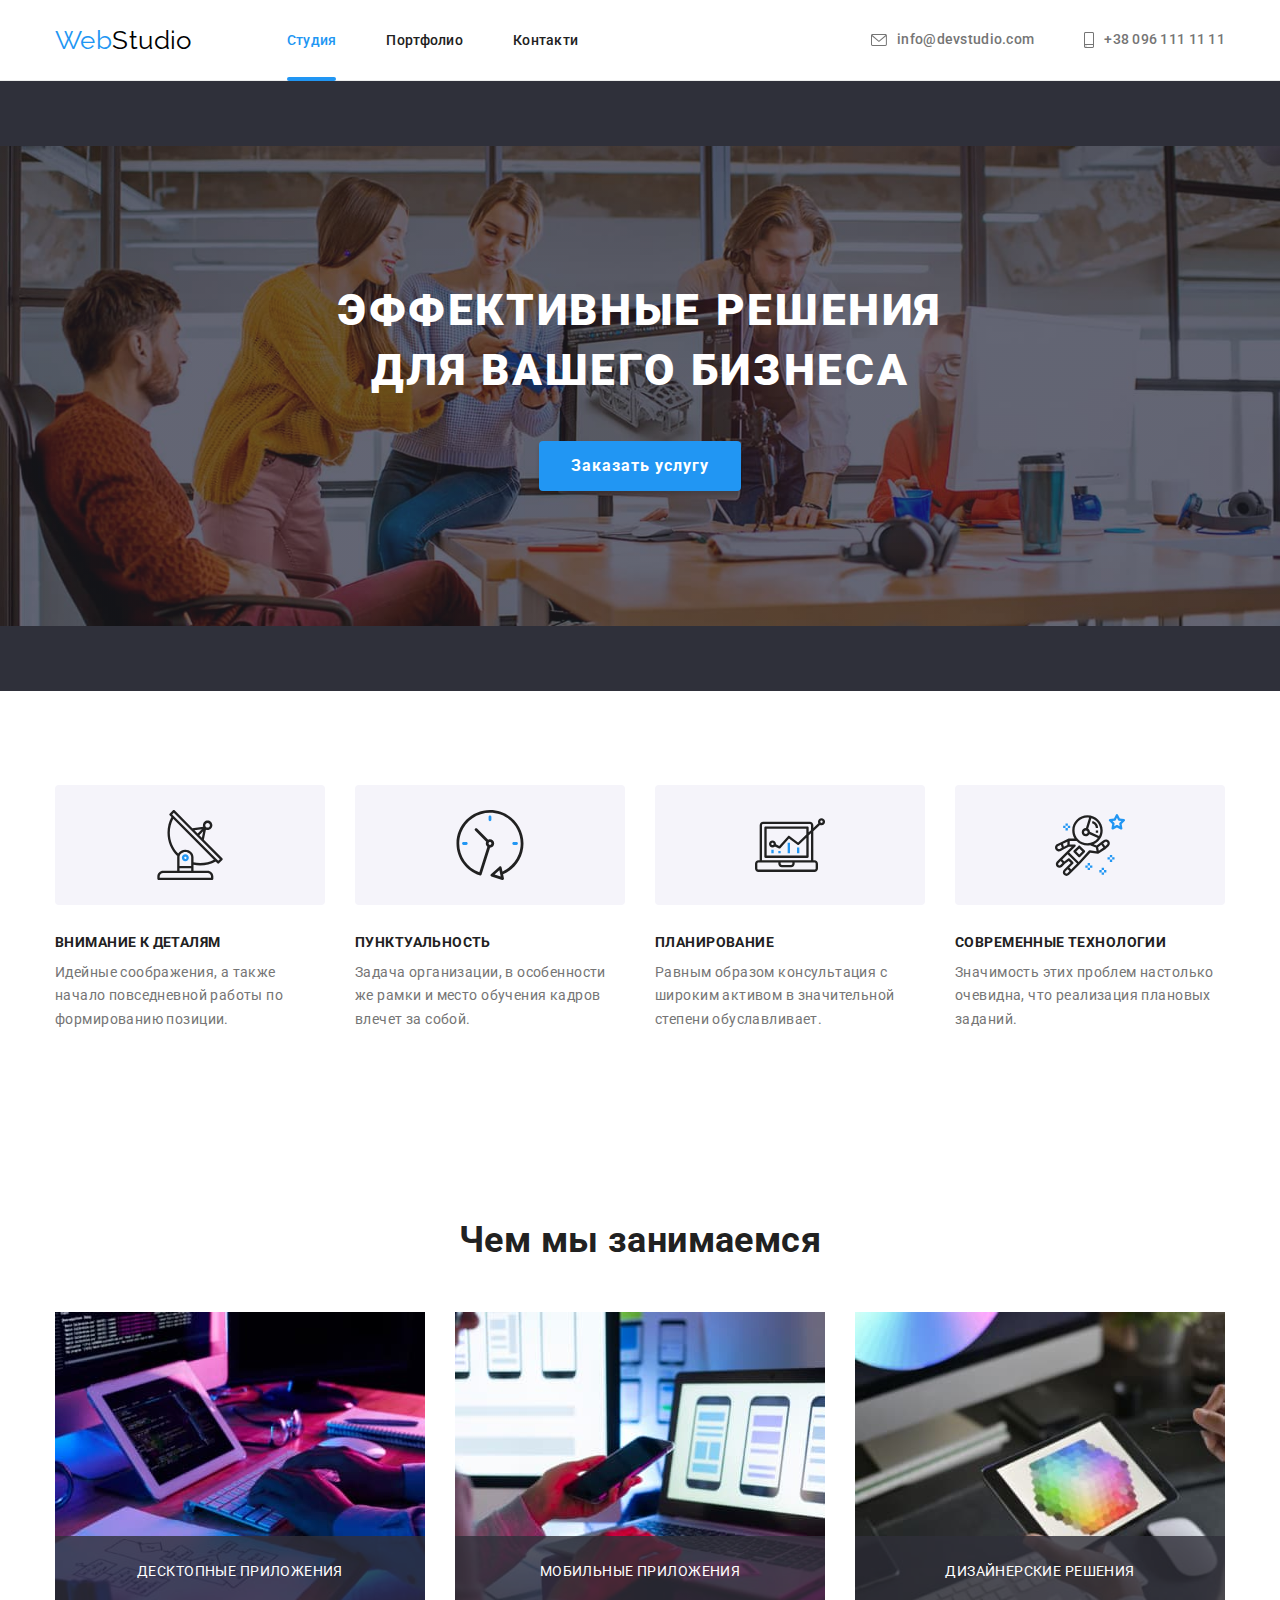
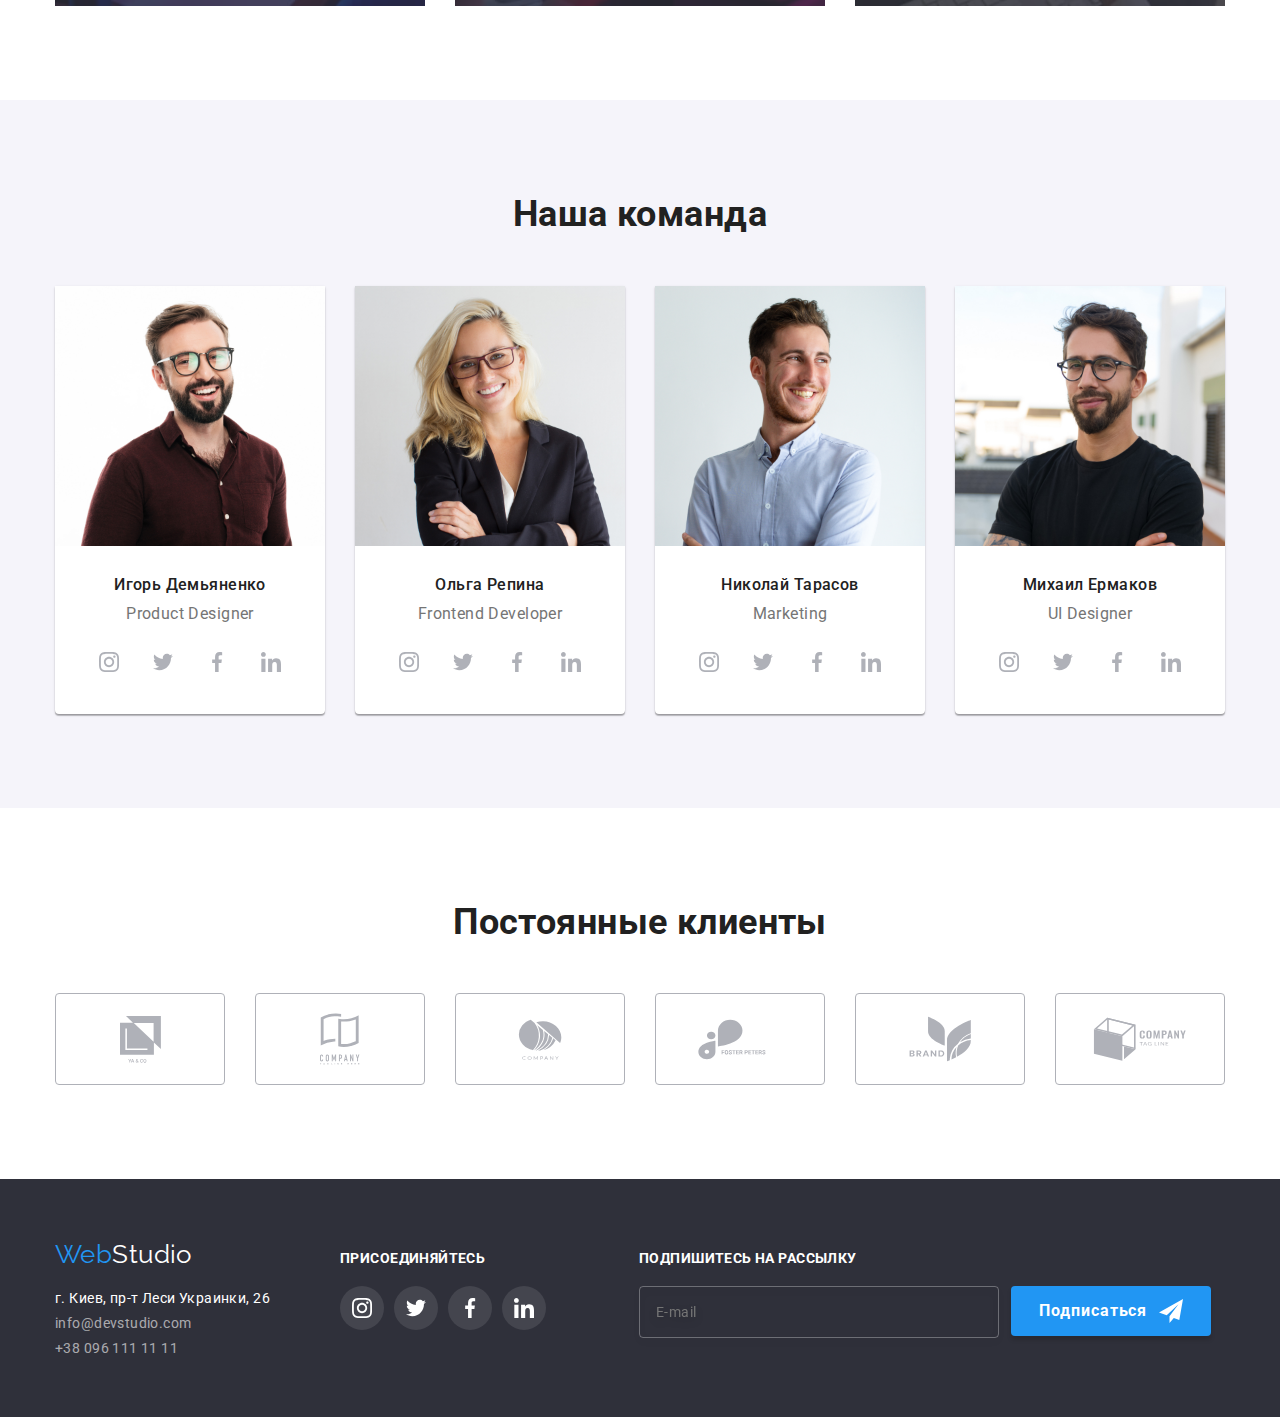
==== index.html @ 6645a098 "Add files via upload" ====
<!DOCTYPE html>
<html lang="ru">

<head>
  <meta charset="utf-8" />
  <title>WebStudio</title>
  <!--Линки -->
  <link rel="preconnect" href="https://fonts.googleapis.com">
  <link rel="preconnect" href="https://fonts.gstatic.com" crossorigin>
  <link href="https://fonts.googleapis.com/css2?family=Raleway:wght@700&family=Roboto:wght@400;500;700;900&display=swap"
    rel="stylesheet">
  <link rel="stylesheet" href="https://cdnjs.cloudflare.com/ajax/libs/modern-normalize/1.1.0/modern-normalize.min.css">
  <link rel="stylesheet" href="./css/styles.css" type="text/css">
</head>
<!-- Боди -->

<body>
  <header class="header">
    <div class="container">
      <nav class="styless-nav main-nav">
        <a href="./index.html" class="logo-start">Web<span class="logo-end">Studio</span></a>
        <ul class="style-list">
          <li class="style-item"><a class="nav-link  acctive_nav_link" href="./index.html">Студия</a></li>
          <li class="style-item"><a class="nav-link" href="./portfolio.html">Портфолио</a></li>
          <li class="style-item"><a class="nav-link" href="">Контакти</a></li>
        </ul>
        <ul class="auth-nav list">
          <li class="style-item"><a class="contact-link" href="mailto:info@devstudio.com">
              <svg class="logo_mail" width="16px" height="12px">
                <use href="./images/sprite.svg#icon-envelope"></use>
              </svg> info@devstudio.com</a>
          </li>
          <li class="style-item"><a class="contact-link" href="tel:+380961111111">
              <svg class="logo_phone" width="16px" height="12px">
                <use href="./images/sprite.svg#icon-smartphone"></use>
              </svg> +38 096 111 11 11</a>
          </li>
        </ul>
      </nav>
    </div>
  </header>
  <main>
    <!-- Шапка с кнопкой -->
    <section class="section-order overlay">
      <div class="container">
        <h1 class="hero-title">Эффективные решения для вашего бизнеса</h1>
        <button type="button" class="hero-btn" data-modal-open>Заказать услугу</button>
      </div>
    </section>
    <!--/* Особенности -->
    <section class="section">
      <div class="container ">
        <h2 class="visually-hidden">ААААА</h2>
        <ul class="peculiarities-list">
          <li class="peculiarities-item">
            <div class="bg-logo">
              <svg class="logo-antena" width="70" height="70">
                <use href="./images/sprite.svg#icon-antenna_1"></use>
              </svg>
            </div>
            <h3 class="peculiarities-title">Внимание к деталям</h3>
            <p class="peculiarities-text">Идейные соображения, а также начало повседневной работы по формированию
              позиции.
            </p>
          </li>
          <li class="peculiarities-item">
            <div class="bg-logo">
              <svg class="logo-antena" width="70" height="70">
                <use href="./images/sprite.svg#icon-clock_1"></use>
              </svg>
            </div>
            <h3 class="peculiarities-title">Пунктуальность</h3>
            <p class="peculiarities-text">Задача организации, в особенности же рамки и место обучения кадров
              влечет за собой.
            </p>
          </li>
          <li class="peculiarities-item">
            <div class="bg-logo">
              <svg class="logo-antena" width="70" height="70">
                <use href="./images/sprite.svg#icon-diagram_1"></use>
              </svg>
            </div>
            <h3 class="peculiarities-title">Планирование</h3>
            <p class="peculiarities-text">Равным образом консультация с широким активом в значительной степени
              обуславливает.
            </p>
          </li>
          <li class="peculiarities-item">
            <div class="bg-logo">
              <svg class="logo-antena" width="70" height="70">
                <use href="./images/sprite.svg#icon-astronaut_1"></use>
              </svg>
            </div>
            <h3 class="peculiarities-title">Современные технологии</h3>
            <p class="peculiarities-text">Значимость этих проблем настолько очевидна, что реализация плановых
              заданий.
            </p>
          </li>

        </ul>

      </div>

    </section>
    <!-- Чем мы занимаемся -->
    <section class="section">
      <div class="container">
        <h2 class="section-titel">Чем мы занимаемся</h2>
        <ul class="style-work-list">
          <li class="work-item">
            <img src="./images/section2/image-programer-working.jpg" alt="image-programer-working" width="370"
              class="photo" />
              <p class="work-text">Десктопные приложения</p>
            </li>
          <li class="work-item"><img src="./images/section2/web-ui-designers-are-developing.jpg"
              alt="web-ui-designers-are-developing" width="370" class="photo" />
              <p class="work-text">Мобильные приложения</p>
          </li>
          <li class="work-item"><img src="./images/section2/creative-artist-web-design.jpg"
              alt="creative-artist-web-design" width="370" class="photo" />
              <p class="work-text">Дизайнерские решения</p>
          </li>
        </ul>
      </div>
    </section>
    <!-- Наша команда -->
    <section class="section team">
      <div class="container">
        <h2 class="section-titel">Наша команда</h2>
        <ul class="team-list">
          <li class="team-item">
            <img src="./images/section3/img-03.jpg" alt="Игорь Демьяненко" width="270" class="personal" />
            <h3 class="name-team">Игорь Демьяненко</h3>
            <p class="position-team">Product Designer</p>
            <ul class="social-list">
              <li class="social-item">
                <a href="#" rel="noopener noreferrer" target="_blank" class="social-link">
                  <svg class="social-logo" width="20px" height="20px">
                    <use href="./images/sprite.svg#icon-instagram"></use>
                  </svg>
                </a>
              </li>
              <li class="social-item">
                <a href="#" rel="noopener noreferrer" target="_blank" class="social-link">
                  <svg class="social-logo" width="20px" height="20px">
                    <use href="./images/sprite.svg#icon-tviter">
                    </use>
                  </svg>
                </a>
              </li>
              <li class="social-item">
                <a href="#" rel="noopener noreferrer" target="_blank" class="social-link">
                  <svg class="social-logo" width="20px" height="20px">
                    <use href="./images/sprite.svg#icon-facebook">
                    </use>
                  </svg>
                </a>
              </li>
              <li class="social-item">
                <a href="#" rel="noopener noreferrer" target="_blank" class="social-link">
                  <svg class="social-logo" width="20px" height="20px">
                    <use href="./images/sprite.svg#icon-linkedin"></use>
                  </svg>
                </a>
              </li>
            </ul>
          </li>
          <li class="team-item">
            <img src="./images/section3/img-02.jpg" alt="Ольга Репина" width="270" class="personal" />
            <h3 class="name-team">Ольга Репина</h3>
            <p class="position-team">Frontend Developer</p>
            <ul class="social-list">
              <li class="social-item">
                <a href="#" rel="noopener noreferrer" target="_blank" class="social-link">
                  <svg class="social-logo" width="20px" height="20px">
                    <use href="./images/sprite.svg#icon-instagram"></use>
                  </svg>
                </a>
              </li>
              <li class="social-item">
                <a href="#" rel="noopener noreferrer" target="_blank" class="social-link">
                  <svg class="social-logo" width="20px" height="20px">
                    <use href="./images/sprite.svg#icon-tviter">
                    </use>
                  </svg>
                </a>
              </li>
              <li class="social-item">
                <a href="#" rel="noopener noreferrer" target="_blank" class="social-link">
                  <svg class="social-logo" width="20px" height="20px">
                    <use href="./images/sprite.svg#icon-facebook">
                    </use>
                  </svg>
                </a>
              </li>
              <li class="social-item">
                <a href="#" rel="noopener noreferrer" target="_blank" class="social-link">
                  <svg class="social-logo" width="20px" height="20px">
                    <use href="./images/sprite.svg#icon-linkedin"></use>
                  </svg>
                </a>
              </li>
            </ul>
          </li>
          <li class="team-item">
            <img src="./images/section3/img-01.jpg" alt="Николай Тарасов" width="270" class="personal" />
            <h3 class="name-team">Николай Тарасов</h3>
            <p class="position-team">Marketing</p>
            <ul class="social-list">
              <li class="social-item">
                <a href="#" rel="noopener noreferrer" target="_blank" class="social-link">
                  <svg class="social-logo" width="20px" height="20px">
                    <use href="./images/sprite.svg#icon-instagram"></use>
                  </svg>
                </a>
              </li>
              <li class="social-item">
                <a href="#" rel="noopener noreferrer" target="_blank" class="social-link">
                  <svg class="social-logo" width="20px" height="20px">
                    <use href="./images/sprite.svg#icon-tviter">
                    </use>
                  </svg>
                </a>
              </li>
              <li class="social-item">
                <a href="#" rel="noopener noreferrer" target="_blank" class="social-link">
                  <svg class="social-logo" width="20px" height="20px">
                    <use href="./images/sprite.svg#icon-facebook">
                    </use>
                  </svg>
                </a>
              </li>
              <li class="social-item">
                <a href="#" rel="noopener noreferrer" target="_blank" class="social-link">
                  <svg class="social-logo" width="20px" height="20px">
                    <use href="./images/sprite.svg#icon-linkedin"></use>
                  </svg>
                </a>
              </li>
            </ul>
          </li>
          <li class="team-item">
            <img src="./images/section3/img-00.jpg" alt="Михаил Ермаков" width="270" class="personal" />
            <h3 class="name-team">Михаил Ермаков</h3>
            <p class="position-team">UI Designer</p>
            <ul class="social-list">
              <li class="social-item">
                <a href="#" rel="noopener noreferrer" target="_blank" class="social-link">
                  <svg class="social-logo" width="20px" height="20px">
                    <use href="./images/sprite.svg#icon-instagram"></use>
                  </svg>
                </a>
              </li>
              <li class="social-item">
                <a href="#" rel="noopener noreferrer" target="_blank" class="social-link">
                  <svg class="social-logo" width="20px" height="20px">
                    <use href="./images/sprite.svg#icon-tviter">
                    </use>
                  </svg>
                </a>
              </li>
              <li class="social-item">
                <a href="#" rel="noopener noreferrer" target="_blank" class="social-link">
                  <svg class="social-logo" width="20px" height="20px">
                    <use href="./images/sprite.svg#icon-facebook">
                    </use>
                  </svg>
                </a>
              </li>
              <li class="social-item">
                <a href="#" rel="noopener noreferrer" target="_blank" class="social-link">
                  <svg class="social-logo" width="20px" height="20px">
                    <use href="./images/sprite.svg#icon-linkedin"></use>
                  </svg>
                </a>
              </li>
            </ul>
          </li>
        </ul>
      </div>
    </section>
    <!-- НАШІ КЛІЄНТИ -->
    <section class="section">
      <h2 class="section-titel">Постоянные клиенты</h2>
      <ul class="container client-list">
        <li class="clients-item"><a href="#" rel="noopener noreferrer" target="_blank" class="client-link">
            <svg class="clients-logo" width="41" height="47">
              <use href="./images/sprite.svg#icon-Logo_1"></use>
            </svg></a>
        </li>
        <li class="clients-item"><a href="#" rel="noopener noreferrer" target="_blank" class="client-link">
            <svg class="clients-logo" width="40" height="52">
              <use href="./images/sprite.svg#icon-Logo_2"></use>
            </svg></a>
        </li>
        <li class="clients-item"><a href="#" rel="noopener noreferrer" target="_blank" class="client-link">
            <svg class="clients-logo" width="44" height="41">
              <use href="./images/sprite.svg#icon-Logo_3"></use>
            </svg></a>
        </li>
        <li class="clients-item"><a href="#" rel="noopener noreferrer" target="_blank" class="client-link">
            <svg class="clients-logo" width="84" height="41">
              <use href="./images/sprite.svg#icon-Logo_4"></use>
            </svg></a>
        </li>
        <li class="clients-item"><a href="#" rel="noopener noreferrer" target="_blank" class="client-link">
            <svg class="clients-logo" width="63" height="46">
              <use href="./images/sprite.svg#icon-Logo_5"></use>
            </svg></a>
        </li>
        <li class="clients-item"><a href="#" rel="noopener noreferrer" target="_blank" class="client-link">
            <svg class="clients-logo" width="94" height="44">
              <use href="./images/sprite.svg#icon-Logo_6"></use>
            </svg></a>
        </li>
      </ul>
    </section>
  </main>
  <!-- футер -->
  <footer class="footer">
    <div class="container">
      <div class="container-box">
        <div class="container-footer">
          <a href="./index.html" class="logo-start footer-logo">Web<span class="logo-footer">Studio</span></a>
          <address>
            <ul class="auth-footer list">
              <li class="footer-item">
                <a class="adress-link" href="https://goo.gl/maps/piqngm7oDQpEDh6u6" target="_blank"
                  rel="noopener nofollow noreferrer">г. Киев, пр-т Леси Украинки, 26</a>
              </li>
              <li class="footer-item"><a class="mail-footer" href="mailto:info@devstudio.com">info@devstudio.com</a>
              </li>
              <li class="footer-item"><a class="mail-footer" href="tel:+380961111111">+38 096 111 11 11</a></li>
            </ul>
          </address>
        </div>
        <div class="link-footer">
          <h3 class="social-title">присоединяйтесь</h3>
          <ul class="social-list-footer">
            <li class="social-item">
              <a href="#" rel="noopener noreferrer" target="_blank" class="social-link-footer">
                <svg class="social-logo" width="20px" height="20px">
                  <use href="./images/sprite.svg#icon-instagram"></use>
                </svg>
              </a>
            </li>
            <li class="social-item">
              <a href="#" rel="noopener noreferrer" target="_blank" class="social-link-footer">
                <svg class="social-logo" width="20px" height="20px">
                  <use href="./images/sprite.svg#icon-tviter">
                  </use>
                </svg>
              </a>
            </li>
            <li class="social-item">
              <a href="#" rel="noopener noreferrer" target="_blank" class="social-link-footer">
                <svg class="social-logo" width="20px" height="20px">
                  <use href="./images/sprite.svg#icon-facebook">
                  </use>
                </svg>
              </a>
            </li>
            <li class="social-item">
              <a href="#" rel="noopener noreferrer" target="_blank" class="social-link-footer">
                <svg class="social-logo" width="20px" height="20px">
                  <use href="./images/sprite.svg#icon-linkedin"></use>
                </svg>
              </a>
            </li>
          </ul> </div>
          <div class="test3">
            <form>
              <!-- може бути заголовком типу h2 та міститися над формою -->

              <b class="sub-title">Подпишитесь на рассылку</b>
             <div class="box-footer">
              <label for="email" class="label-footer">
                <input class="mail-label" type="email" name="email" id="email" placeholder="E-mail">
              </label>
              
              <button class="btn-footer" type="submit"><span class="text-btn-footer">Подписаться</span>
                <svg class="btn-footer-logo" width="24px" height="24px">
                  <use href="./images/sprite.svg#icon-send"></use>
                </svg>
             
              </button></div>
            </form></div>
       
      </div>
    </div>
  </footer>

  <div class="backdrop is-hidden" data-modal>
    <div class="modal">
       <b class="modal-form-title">Оставьте свои данные, мы вам перезвоним</b>
        
       <form class=" form js-speaker-form">
        
        <label for="name">Имя</label>
       <div class="form-label">
        <input class="modal-input" type="text" name="name" id="name" placeholder="" />
        <svg class="modal-icon" width="12px" height="12px">
          <use href="./images/sprite.svg#person"></use>
        </svg>
       </div>

       
       <label for="tel">Телефон</label>
       <div class="form-label">    
        <input class="modal-input" type="tel" name="tel" id="tel" autocomplete="tel" placeholder="">
     <svg class="modal-icon" width="14px" height="14px"> 
        <use href="./images/sprite.svg#phone"></use>
       </svg>
     </div>

       <label for="mail">Почта</label>
       <div class="form-label">
        <input class="modal-input" type="email" name="mail" id="mail" autocomplete="email" placeholder=""/>
        <svg class="modal-icon" width="16px" height="12px">
          <use href="./images/sprite.svg#email"></use>
        </svg>
        </div>
        
        <label for="coment">Комментарий</label>
        <div class="form-label">
         <textarea name="coment" id="coment"  rows="10" placeholder="Введите текст"></textarea>
        </div>


<label class="licence" for="chek">
  <input class="chek" type="checkbox" id="chek" value="conditions" name="chek1" />
  <span class="checked-box"></span>
  <svg class="icon-check" width="16px" height="15">
    <use href="./images/sprite.svg#icon-icon-check"></use>
  </svg>
  <span class="label-txt">
  Соглашаюсь с рассылкой и принимаю 
  </span>
  <a class="licence-link" href="#">Условия договора</a>
</label>


        <div class="form-btn">
        <button class="btn-modal" type="submit">Отправить</button>
      </div>
        </form>
      <button type="button" class="modal-btn-close" data-modal-close>
        <svg class="modal-btn-icon" width="11px" height="11px">
          <use href="./images/sprite.svg#btn-close"></use>
        </svg>
      </button>
    </div>
  </div>
  

  <script src="./js/modal.js"></script>
  <!-- Скрипт для просмотра данных отправки в "console": -->
  <script>
  (() => {
  document.querySelector('.js-speaker-form').addEventListener('submit', e => {
  e.preventDefault();
  
  new FormData(e.currentTarget).forEach((value, name) =>
  console.log(`${name}: ${value}`),
 
  ); 
  e.currentTarget.reset();
  });
  })();
  </script>
</body>

</html>
---- css/styles.css ----
/* палитра кольорів */
:root {
  --background-color: #ffffff;
  --text-color: #212121;
  --hover-color: #2196f3;
  --border-color: #ececec;
  --textlogo-color: #000000;
  --mail-tel-color: #757575;
  --background-main-color: #c4c4c4;
  --text-color-btn: #ffffff;
  --background-color-btn: #188ce8;
  --active-btn-text: #000000;
  --active-btn-shadov: #00000026;
  --boxshadov-clor1: rgba(0, 0, 0, 0.122);
  --boxshadov-clor2: rgba(0, 0, 0, 0.141);
  --boxshadov-clor3: rgba(0, 0, 0, 0.2);
  --text-mail-footer: #ffffff99;
  --background-portfolio: #e5e5e5;
  --button-color-style: #f5f4fa;
  --shadov-btn: #00000026;
  --background-footer-color: #2f303a;
  --clients-border-color: #afb1b8;
  --border-project-list: #eeeeee;
  --border-project-list1: rgba(0, 0, 0, 0.12);
  --border-project-list2: rgba(0, 0, 0, 0.06);
  --border-project-list3: rgba(0, 0, 0, 0.16);
  --social-link-footer: rgba(255, 255, 255, 0.1);
  --timing-function: cubic-bezier(0.4, 0, 0.2, 1);
}

/* /Обнулення стилів браузера/ */
html {
  box-sizing: border-box;
}

*,
*::after,
*::before {
  box-sizing: inherit;
  margin: 0;
}

h1,
h2,
h3,
h4,
h5,
h6,
p {
  margin: 0;
}

a {
  text-decoration: none;
  color: inherit;

  /* плавний перехід , скорость перехода при ховері, та кубік часу */

  /* transition:
   background-color 1250ms cubic-bezier(0.4, 0, 0.2, 1),
   color 1250ms cubic-bezier(0.4, 0, 0.2, 1),
   filter 1250ms cubic-bezier(0.4, 0, 0.2, 1);    */
  cursor: pointer;
 

}
button{
  cursor: pointer;

  
}

a,
button {
  transition-property: background-color, color, filter,  fill, border-color;
  transition-duration: 250ms;
  transition-timing-function: var(--timing-function);

}

ul {
  list-style: none;
  padding: 0;
  margin: 0;
}

img {
  display: block;
  max-width: 100%;
  height: auto;
}

address {
  font-style: normal;
}

/* body- те що чаще застосовується */
body {
  font-family: "Roboto", sans-serif;
  font-size: 14px;
  letter-spacing: 0.03em;
  background-color: var(--background-color);
  color: var(--text-color);
}

/* header- висота, бордер та фон */
.header {
  background-color: var(--background-color);
  border-bottom: 1px solid var(--border-color);
}

.container {
  width: 1200px;
  padding: 0 15px;

  margin-left: auto;
  margin-right: auto;
}

.section {
  padding: 94px 0;
}

.section-no-pading {
  padding-bottom: 0;
}

/* пораховано интерлиньяж (поділив вbсоту на розмір тесту) */
.logo-start {
  font-family: "Raleway";
  font-size: 26px;
  line-height: 1.19;
  color: var(--hover-color);
}

/* .logo-start:hover {
  transform: scale(1.3);
} */

.logo-end {
  color: var(--active-btn-text);
}

.styless-nav .style-list {
  display: flex;
  margin-left: 95px;
}

.main-nav {
  display: flex;
  align-items: center;
}

/* .style-item:not(:first-child) {
    margin-left: 30px;
} */

/* Крайняяя геометрия- обрезали лишние отступы, оябзательно!!!
 1)ЦЕ ВАРІАНТ СУСІДА, КОЛИ ТИ ЗАДАЄШ ВСІМ СУСІДНІМ ЕЛЕМЕНТАМ ВІДСТУП */

.style-item+.style-item {
  margin-left: 50px;
}

/*
2)НАЙЛІПШИЙ ВАРІАНТ. КОЛИ ТИ ЗАДАЕШЬ ВІДСТУП ВСІМ КРІМ ОСТАННЬГО

 .styless-nav .style-item:not(:last-child){
	margin-right: 50px;
} */

/* 
3) ЦЕЙ ОДИН З ВАРІАНТІВ 
.styless-nav .style-item:last-child{
	margin-right: 0;
} */

/* наведення та табуляція для нав та кнопок у портфоліо */
/* .style-item:hover > .nav-link,
.style-item:focus > .nav-link, */

.contact-link:hover,
.contact-link:focus {
  color: var(--hover-color);
}

/* колір лінків у хедері-----что бЫ удобнее было попадать 
	на сыылке сделали ее блочным елементом и добавили падинг сверху и снизу */
.nav-link {
  display: block;
  position: relative;

  color: var(--text-color);
  font-weight: 500;
  line-height: 1.14;
  letter-spacing: 0.02em;
  text-decoration: none;

  padding-bottom: 32px;
  padding-top: 32px;
  bottom: -1px;

  transition-property: color;
  transition-duration: 250ms;
  transition-timing-function: cubic-bezier(0.4, 0, 0.2, 1);
}

.nav-link::before {
  content: "";
  position: absolute;
  right: 0;
  bottom: -1px;
  height: 4px;
  width: 0;
  background-color: var(--hover-color);
  border-radius: 2px;

  animation-name: animation-underline-none;
  animation-duration: 250ms;
  animation-direction: alternate;
  animation-fill-mode: forwards;
  animation-timing-function: cubic-bezier(0.4, 0, 0.2, 1);
}

.nav-link::after {
  content: "";

  position: absolute;
  left: 0;
  bottom: 0;

  display: block;
  width: 100%;
  height: 4px;
  background: var(--hover-color);
  border-radius: 2px;

  transform: scaleX(0);
  transition: transform 250ms cubic-bezier(0.4, 0, 0.2, 1);
}

.nav-link:hover::after {
  transform: scaleX(1);
  transition: transform 250ms cubic-bezier(0.4, 0, 0.2, 1);
}

.nav-link:focus::after {
  transform: scaleX(1);
  transition: transform 250ms cubic-bezier(0.4, 0, 0.2, 1);
}

.acctive_nav_link {
  color: var(--hover-color);
  transition-property: color;
  transition-duration: 250ms;
  transition-timing-function: cubic-bezier(0.4, 0, 0.2, 1);
}

.nav-link.acctive_nav_link::before {
  content: "";

  position: absolute;
  left: 0;
  bottom: 0;

  display: block;
  width: 100%;
  height: 4px;

  background: var(--hover-color);
  border-radius: 2px;

  transition: 250ms cubic-bezier(0.4, 0, 0.2, 1);
}

.nav-link.acctive_nav_link::after {
  content: "";

  position: absolute;
  left: 0;
  bottom: 0;

  display: block;
  width: 100%;
  height: 4px;

  background-color: var(--hover-color);
  border-radius: 2px;

  transition: 250ms cubic-bezier(0.4, 0, 0.2, 1);
}

.style-list :hover {
  color: var(--hover-color);
}

.auth-nav {
  display: flex;
  margin-left: auto;
}

/* колір тексту для меіл та тел */
.contact-link {
  display: flex;
  align-items: center;
  padding-top: 32px;
  padding-bottom: 32px;

  color: var(--mail-tel-color);
  font-weight: 500;
  line-height: 1.14;
  letter-spacing: 0.02em;
}

/* ----оформлення  лого в хедері---- */
.logo_mail {
  fill: currentColor;

  width: 16px;
  height: 12px;

  margin-right: 10px;
}

.logo_phone {
  fill: currentColor;

  width: 10px;
  height: 16px;

  margin-right: 10px;
}

/* main styles */

.section-order {
  background-color: var(--background-footer-color);

  padding-top: 200px;
  padding-bottom: 200px;
}

.overlay {
  /* max-width: 1920px; */

  margin-left: auto;
  margin-right: auto;

  background-image: linear-gradient(to right,
      rgba(47, 48, 58, 0.4),
      rgba(47, 48, 58, 0.4)),
    url(../images/section1/Img-bg.jpg);

  background-repeat: no-repeat;
  background-size: contain;
  background-position: center;
}

.hero-title {
  font-weight: 900;
  font-size: 44px;
  line-height: 1.36;
  text-align: center;
  letter-spacing: 0.06em;
  text-transform: uppercase;
  color: var(--background-color);

  width: 696px;
  margin-left: auto;
  margin-right: auto;
  margin-top: 0;
  margin-bottom: 40px;
}

/* Шапка с кнопкой */
.hero-btn {
  display: flex;
  align-items: center;
  text-align: center;
  padding: 10px 32px;
  margin: 0 auto;
  border: 0;

  color: var(--background-color);
  background-color: var(--hover-color);
  box-shadow: 0px 4px 4px var(--shadov-btn);
  border-radius: 4px;
  font-weight: 700;
  font-size: 16px;
  line-height: 1.87;
  letter-spacing: 0.06em;

  cursor: pointer;
}

.hero-btn:hover,
.hero-btn:focus {
  background-color: var(--background-color-btn);
  box-shadow: 0px 4px 4px var(--active-btn-shadov);
  border-radius: 4px;
}

.hero-btn:active {
  color: var(--text-color-btn);
  background-color: var(--background-color-btn);
}

/* Особенности */
/* заголовок не наследет размери текста  */
.bg-logo {
  width: 270px;
  height: 120px;
  margin-bottom: 30px;

  background-color: var(--button-color-style);
  border-radius: 4px;
}

.logo-antena {
  width: 70px;
  height: 70px;

  margin: 25px 100px;
}

.peculiarities-list {
  display: flex;
  align-items: center;
}

.peculiarities-list .peculiarities-item+.peculiarities-item {
  margin-left: 30px;
}

.peculiarities-title {
  margin-bottom: 10px;

  line-height: 1.14;
  text-transform: uppercase;
  font-size: 14px;
}

.peculiarities-text {
  line-height: 1.71;
  color: var(--mail-tel-color);
}

/* Чем мы занимаемся */

.section-titel {
  margin-bottom: 50px;
  font-size: 36px;
  line-height: 1.16;
  text-align: center;
}

.style-work-list {
  display: flex;
}

.work-item {
  width: 370px;

  position: relative;

}

.style-work-list .work-item+.work-item {
  margin-left: 30px;
}

.work-text {

  padding-top: 27px;

  width: 370px;
  height: 70px;

  text-align: center;
  letter-spacing: 0.03em;
  text-transform: uppercase;
  color: var(--background-color);
  background-color: rgba(47, 48, 58, 0.8);

  position: absolute;


  bottom: 0;

}

/* Наша команда */
.team {
  background-color: #f5f4fa;
}

.team-list {
  display: flex;
}

.team-list .team-item+.team-item {
  margin-left: 30px;
}

.team-item {
  width: 270px;
  background-color: var(--background-color);

  /* material shadow v1 */
  box-shadow: 0px 1px 3px var(--boxshadov-clor1),
    0px 1px 1px var(--boxshadov-clor2), 0px 2px 1px var(--boxshadov-clor3);
  border-radius: 0px 0px 4px 4px;
}

.name-team {
  margin-top: 30px;
  margin-bottom: 10px;

  font-weight: 500;
  font-size: 16px;
  line-height: 1.18;
  text-align: center;
}

.position-team {
  margin-bottom: 16px;

  font-size: 16px;
  line-height: 1.18;
  text-align: center;
  color: var(--mail-tel-color);
}

.social-list {
  display: flex;
  justify-content: center;

  margin-bottom: 30px;
}

.social-item {
  display: block;
  width: 44px;
  height: 44px;
}

.social-item+.social-item {
  margin-left: 10px;
}

.social-link {
  display: flex;
  align-items: center;
  justify-content: center;
  width: 100%;
  height: 100%;
  border-radius: 50%;
  background-color: var(--background-color);
  color: var(--clients-border-color);
}

.social-link:hover,
.social-link:focus {

  background-color: var(--hover-color);
  color: var(--background-color);
  filter: drop-shadow(0px 4px 4px rgba(0, 0, 0, 0.25));

}

.social-logo {
  fill: currentColor;
}

.client-list {
  display: flex;
}

.client-list .clients+.clients {
  margin-left: 30px;
}

.clients-item {
  height: 92px;
  width: 170px;
}

.clients-item+.clients-item {
  margin-left: 30px;
}

.client-link {
  display: flex;
  width: 100%;
  height: 100%;
  align-items: center;
  justify-content: center;
  color: var(--clients-border-color);
  border: 1px solid var(--clients-border-color);
  border-radius: 4px;

  
}

.client-link:hover,
.client-link:focus {
  cursor: pointer;
  color: var(--hover-color);
  border-color: var(--hover-color);
  border-radius: 4px;
}

.clients-logo {
  fill: currentColor;
}

.clients-logo:hover,
.clients-logo:focus {
  fill: var(--hover-color);
}

/* скрыть заголовок */
.visually-hidden {
  position: absolute;
  width: 1px;
  height: 1px;
  margin: -1px;
  border: 0;
  padding: 0;
  white-space: nowrap;
  clip-path: inset(100%);
  clip: rect(0 0 0 0);
  overflow: hidden;
}

/* ПОРТФОЛІО */

/* колір фону для партфоліо */

.btn-list {
  display: flex;

  justify-content: center;
  margin-bottom: 50px;
}

.btn-list .btn-item+.btn-item {
  margin-left: 8px;
}

.btn-item:nth-last-child(-n + 1) {
  margin-right: 0;
}

/* колір тіней кнопки при наведені у портфоліо */
.style-button {
  padding: 6px 22px;

  border-radius: 4px;
  font-family: "Roboto";
  font-weight: 500;
  font-size: 16px;
  line-height: 1.63;
  text-align: center;
  background-color: var(--button-color-style);
  color: var(--text-color);
  cursor: pointer;
  border: 0;
}

.style-button:hover,
.style-button:focus {
  box-shadow: 0px 3px 1px var(--boxshadov-clor1),
    0px 1px 2px var(--boxshadov-clor2),
    0px 2px 2px var(--boxshadov-clor3);

  color: var(--background-color);
  background-color: var(--hover-color);

}

.active-btn {
  background-color: var(--hover-color);
  color: var(--background-color);
}

/* Наши работы */
.project-list {
  display: flex;
  flex-wrap: wrap;

  gap: 15px;

  /* margin: -15px; */
}

.card-item {
  width: 370px;
  transition-property: box-shadow;
  transition-duration: 250ms;
  transition-timing-function: cubic-bezier(0.4, 0, 0.2, 1);
  overflow: hidden;

  /* 
  margin-right: 30px;
  margin-bottom: 30px; */
  background-color: var(--background-color);
  border: 1px solid var(--border-color);

  /* ФИКСИРОВАНАЯ ВЕРСТКА ШИРИНА */
  /* margin: 15px; */
  /* width: calc((100% - 90px) / 3); */
}

/* .card-item:nth-child(3n) {
  margin-right: 0;
}

.card-item:nth-last-child(-n + 3) {
  margin-bottom: 0;
} */
.card-item:hover {
  box-shadow:
    0px 1px 1px var(--border-project-list1),
    0px 4px 4px var(--border-project-list2),
    1px 4px 6px var(--border-project-list3);

  cursor: pointer;
  border: 1px solid var(--border-project-list);
}


.card-item:hover .project-text {

  transform: translateY(0);

}




.test {

  overflow: hidden;

  position: relative;



  /* display: flex;
  justify-content: center;
  align-items: center; */
}



.project-text {
  margin-top: 2px;
  width: 100%;
  height: 100%;

  padding: 63px 24px;


  position: absolute;

  top: 0;
  left: 0;

  transform: translate(-50%, -50%);
  display: block;

  font-weight: 400;
  font-size: 18px;
  line-height: 28px;
  color: var(--background-color);

  transform: translateY(100%);
  transition: transform 250ms ease;

  background-color: rgba(33, 150, 243, 0.9);




}

/* .project-text::after{
content: '';
display: block;

position: absolute;
left: 0;
bottom: 0;

width: 0;
height: 100%;

transition: width 250ms var(--timing-function);
}

.project-text:hover:after{
  width: 100%;
} */

/* .project-text::before{
  content: '';
  display: block;
  position: absolute;
  top: 100%;
  width: 100%;
  height: 100%;
  background-color: #2196f3;

 

  opacity: 0;
   z-index: -1;
} */

/* .project-text:hover::before, */


.card-title {
  padding-top: 20px;
  padding-left: 24px;
  padding-right: 24px;
  margin-bottom: 4px;

  font-size: 18px;
  line-height: 2;
  /* identical to box height, or 200% */
  letter-spacing: 0.06em;
}

.card-text {
  padding-left: 24px;
  padding-right: 24px;
  padding-bottom: 20px;

  font-size: 16px;
  line-height: 2x;
  /* identical to box height, or 188% */
  letter-spacing: 0.03em;
  color: var(--mail-tel-color);
}

/* -- футер - */

.footer {
  padding-top: 60px;
  padding-bottom: 60px;
  background: var(--background-footer-color);
}

.container-box {
  display: flex;
  align-items: baseline;
}

.container-footer {
  display: flex;
  flex-direction: column;
}

.footer-logo {
  display: block;
  margin-bottom: 20px;
}

.logo-footer,
.adress-link {
  color: var(--background-color);
  font-style: normal;
}

.adress-link {
  display: block;
}

.auth-footer .footer-item+.footer-item {
  margin-top: 9px;
}

.mail-footer {
  color: var(--text-mail-footer);
  text-decoration: none;
}

.mail-footer:hover,
.mail-footer:focus {
  color: var(--hover-color);
}

.link-footer {
  margin-left: 70px;
}

.social-list-footer {
  display: flex;
  justify-content: center;
}

.social-title {
  font-size: 14px;
  text-transform: uppercase;

  color: var(--background-color);
  margin-bottom: 20px;
}

.social-link-footer {
  display: flex;
  align-items: center;
  justify-content: center;
  width: 100%;
  height: 100%;
  border-radius: 50%;
  background-color: var(--social-link-footer);
  color: var(--background-color);
}

.social-link-footer:hover,
.social-link-footer:focus {
  background-color: #188ce8;
  color: var(--background-color);
}

            /* окно с подпиской в футере */

.test3 {
  /* display: flex; */
  flex-direction: row;
  justify-content: baseline;
  padding-left: 93px;
}

.sub-title {
  display: block;
  margin-bottom: 20px;

  font-size: 14px;
  text-transform: uppercase;

  color: var(--background-color);
}

.label-footer {


  border: 1px solid rgba(255, 255, 255, 0.3);
  filter: drop-shadow(0px 4px 4px rgba(0, 0, 0, 0.15));
  border-radius: 4px;

}

.mail-label {
  width: 358px;
  height: 50px;

  
  border: 0;


  background-color: transparent;
  letter-spacing: 0.03em;

  color: rgba(255, 255, 255, 0.6);

}


.btn-footer {

  display: flex;
  align-items: center;
  justify-content: space-evenly;

  width: 200px;
  height: 50px;
  box-shadow: 0px 4px 4px rgba(0, 0, 0, 0.15);
  border: 0;
  background-color: var(--hover-color);
  border-radius: 4px;
  margin-left: 12px;

  transition-duration: 250ms;
  transition-timing-function: var(--timing-function);
}

.btn-footer:hover,
.btn-footer:focus{
  box-shadow: 0px 4px 4px rgba(0, 0, 0, 0.15);
    background-color: var(--background-color-btn);
}


.box-footer {
  display: flex;
}

.mail-label,
.btn-footer {

  padding: 16px;
  font-family: inherit;
  font-size: inherit;
}

.text-btn-footer {

  font-weight: 700;
  font-size: 16px;
  /* identical to box height, or 188% */

  display: flex;
  align-items: center;
  text-align: center;
  letter-spacing: 0.06em;

  color: #FFFFFF;
}





/*МОДЛЬНЕ ВІКНО С ФОНОМ БЕКДРОПУ  */


.backdrop {
  width: 100%;
  height: 100%;

  position: fixed;
  top: 0;
  left: 0;

  background-color: rgba(0, 0, 0, 0.2);


}

.is-hidden {
  visibility: hidden;
  /* ховає блок бекдоропу */
  opacity: 0;
  pointer-events: none;
  /* не пропускає ховері та фокусу з мишки */
}

.modal {

  position: absolute;
  top: 50%;
  left: 50%;

  transform: translate(-50%, -50%);

  width: 528px;
  height: 581px;
  padding: 40px;

  background: #FFFFFF;
  box-shadow: 0px 1px 3px rgba(0, 0, 0, 0.12), 0px 1px 1px rgba(0, 0, 0, 0.14), 0px 2px 1px rgba(0, 0, 0, 0.2);
  border-radius: 4px;
}

.form {
  width: 100%;
  margin-left: auto;
  margin-right: auto;
  /* padding: 20px; */

  display: flex;
  flex-direction: column;
  justify-content: center;
  align-content: center;
}

.modal-form-title{
  display: flex;
  justify-content: center;

  font-size: 20px;
 
  letter-spacing: 0.03em;
  
  /* margin-top: 40px; */
  margin-bottom: 12px;

}

.form-label {
  position: relative;

/* display: flex;
flex-direction: column;

gap: 4px; */
width: 100%;
margin-bottom: 10px;

}


.form label {
  display: block;
  /* width: 100%; */
  margin-bottom: 4px;

  font-weight: 400;
  font-size: 12px;
  line-height: 14px;
  letter-spacing: 0.01em;
  color: var(--mail-tel-color);
  
}

.form-label input {
  margin: 0;
  padding: 12px 16px 12px 42px;
  width: 100%;

  border: 1px solid rgba(33, 33, 33, 0.2);
  border-radius: 4px;
  font-size: 14px;
  line-height: 1.14;
  letter-spacing: 0.01;
  color: var(--text-color); 

  transition-property: color;
  transition: border-color 250ms cubic-bezier(0.4, 0, 0.2, 1);
}

.form-label input:focus,
.form-label textarea:focus{
  
  color: var(--active-btn-text);
  border-color: var(--hover-color);
  outline: transparent;
 
}


.modal-icon{
  
    position: absolute;
    top: 50%;
    left: 21px;

    transform: translate(-50%, -50%);
    fill: currentColor;
    display: block;
    

 transition: fill 250ms cubic-bezier(0.4, 0, 0.2, 1);

}

.modal-input:focus + .modal-icon{
 fill: var(--hover-color);
}

 .logo-tel:hover,
:focus{
  
 fill: var(--hover-color);
}

/* 
.form-label input[type="tel"]::placeholder {
background-image: 
    url(../images/modal1/phone-black.svg);

  background-repeat: no-repeat;
  background-size: contain;
  background-position: left;
}
.form-label input[type="text"]::placeholder {
  background-image:
    url(../images/modal1/person-black.svg);

  background-repeat: no-repeat;
  background-size: contain;
  background-position: left;
}
.form-label input[type="email"]::placeholder {
  background-image:
    url(../images/modal1/email-black.svg);

  background-repeat: no-repeat;
  background-size: contain;
  background-position: left;
}
.form-label input[type="tel"]::placeholder:focus{
fill: currentColor;
} */
.modal-btn-close {

  position: absolute;
  top: 8px;
  right: 8px;

  background: #FFFFFF;
  border: 1px solid rgba(0, 0, 0, 0.1);

  width: 30px;
  height: 30px;
  border-radius: 50%;

  display: flex;
  justify-content: center;
  align-items: center;
  cursor: pointer;
}

.modal-btn-icon {
  display: block;
  fill: currentColor;

  transition-property: fill;
  transition-duration: 250ms;
  transition-timing-function: var(--timing-function);

}


.modal-btn-close:hover .modal-btn-icon,
.modal-btn-close:focus .modal-btn-icon {

  fill: var(--hover-color);

}



textarea {
  resize: none;
  padding: 12px 16px;

  width: 100%;
  height: 120px;

  border: 1px solid rgba(33, 33, 33, 0.2);
  border-radius: 4px;
}
textarea::placeholder{
  color: rgba(117, 117, 117, 0.5);
  font-size: 12px;
  line-height: 14px;
  letter-spacing: 0.01em;
  

}
/* .polycy-box{
  margin-top: 20px;
  

  display: flex;
  flex-direction: row;
  flex-wrap: wrap;
  justify-content: center;
  align-items: center;

  gap: 9px;
} */

.licence {
  position: relative;
  margin: 20px auto 30px;
  padding-left: 23px;
  color: var(--mail-tel-color);
  cursor: pointer;
  user-select: none;
}

.chek {
  position: absolute;
  width: 0px;
  height: 0px;
  margin: 0px;
  border: 0;
  padding: 0;
  overflow: hidden;
  opacity: 0;
}
.chek:checked+.checked-box {
  border: 2px solid var(--hover-color);
  background-color: var(--hover-color);
}

.chek:focus+.checked-box {
  border: 2px solid var(--active-btn-text);
}

.chek:focus:checked:focus+.checked-box {
  border: 2px solid var(--hover-color);
  background-color: var(--hover-color);
}
.checked-box {
  position: absolute;
  width: 16px;
  height: 15px;
  left: 8px;
  top: 50%;

  border: 2px solid var(--text-color);
  border-radius: 3px;

  transform: translate(-50%, -50%);
  transition-property: background-color, border;
  transition-duration: 250ms;
  transition-timing-function: cubic-bezier(0.4, 0, 0.2, 1);
}

.icon-check {
  position: absolute;
  left: 8px;
  top: 50%;
  transform: translate(-50%, -50%);

  fill: transparent;
  transition-property: fill;
  transition-duration: 250ms;
  transition-timing-function: cubic-bezier(0.4, 0, 0.2, 1);
}

.label-txt {

  font-size: 14px;
  letter-spacing: 0.03em;

  color: #757575;}

.licence-link {
 text-decoration: underline;
  
  font-size: 14px;
  letter-spacing: 0.03em;
  
  color: var(--hover-color);

  transition-duration: 250ms;
  transition-timing-function: cubic-bezier(0.4, 0, 0.2, 1);

}

/* .licence-link::after {
  position: absolute;
  content: "";
  right: 0;
  bottom: 0.04em;
  width: 129px;
  height: 1px;
  background-color: var(--hover-color);

  transition-duration: 250ms;
  transition-timing-function: cubic-bezier(0.4, 0, 0.2, 1);

} */
.licence-link:hover{
  color: red;
}
/* .licence-link:hover::after{
  background-color: red;
} */

.form-btn{
   display: flex;
  justify-content: center;

}
.btn-modal{
  display: flex;
  align-items: center;
   justify-content: center;
  letter-spacing: 0.06em;
 
  border: 0;
  padding: 0;

width: 200px;
height: 50px;

margin-top: 30px;
 

  background: #2196F3;
  box-shadow: 0px 4px 4px rgba(0, 0, 0, 0.15);
  border-radius: 4px;

  font-size: 16px;
  line-height: 30px;
  color: var(--background-color);

  transition-duration: 250ms;
  transition-timing-function: var(--timing-function);

}
.btn-modal:hover,
.btn-modal:focus{
  box-shadow: 0px 4px 4px rgba(0, 0, 0, 0.15);
  background-color: var(--background-color-btn);
}
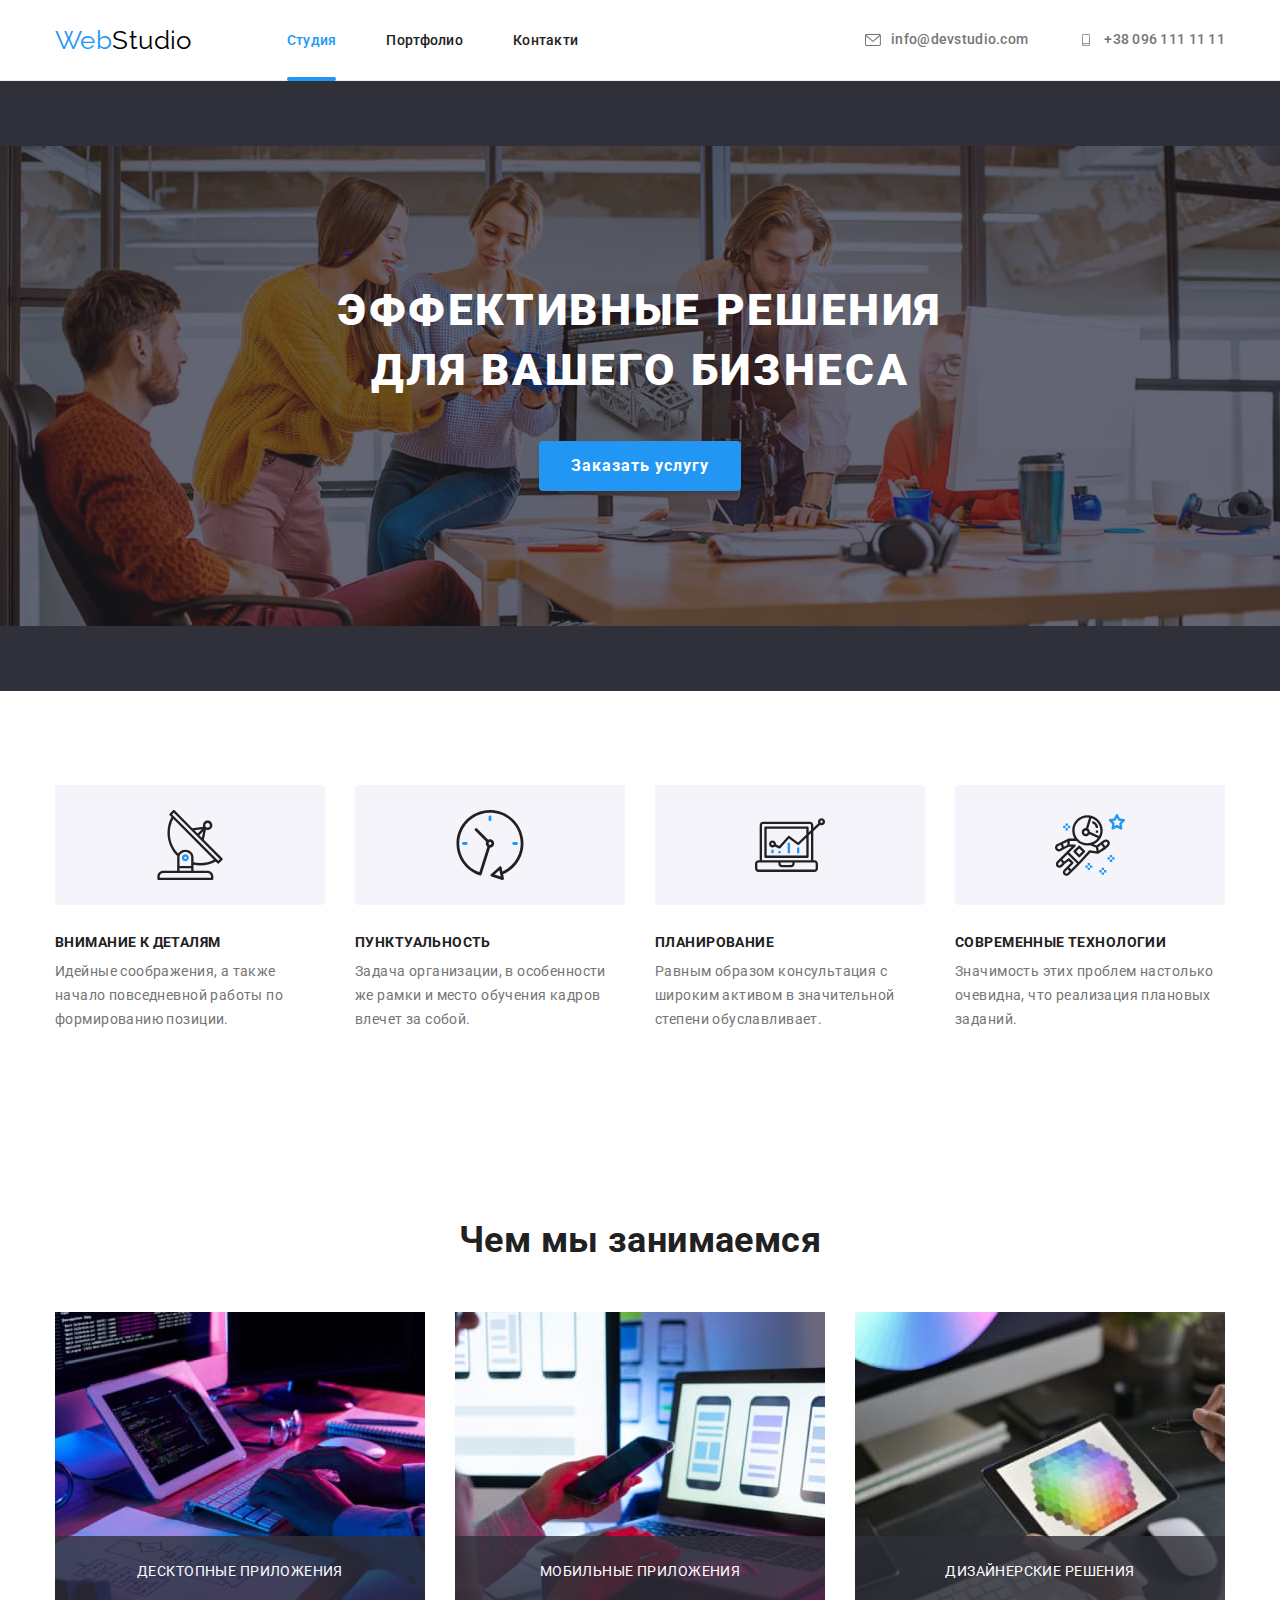
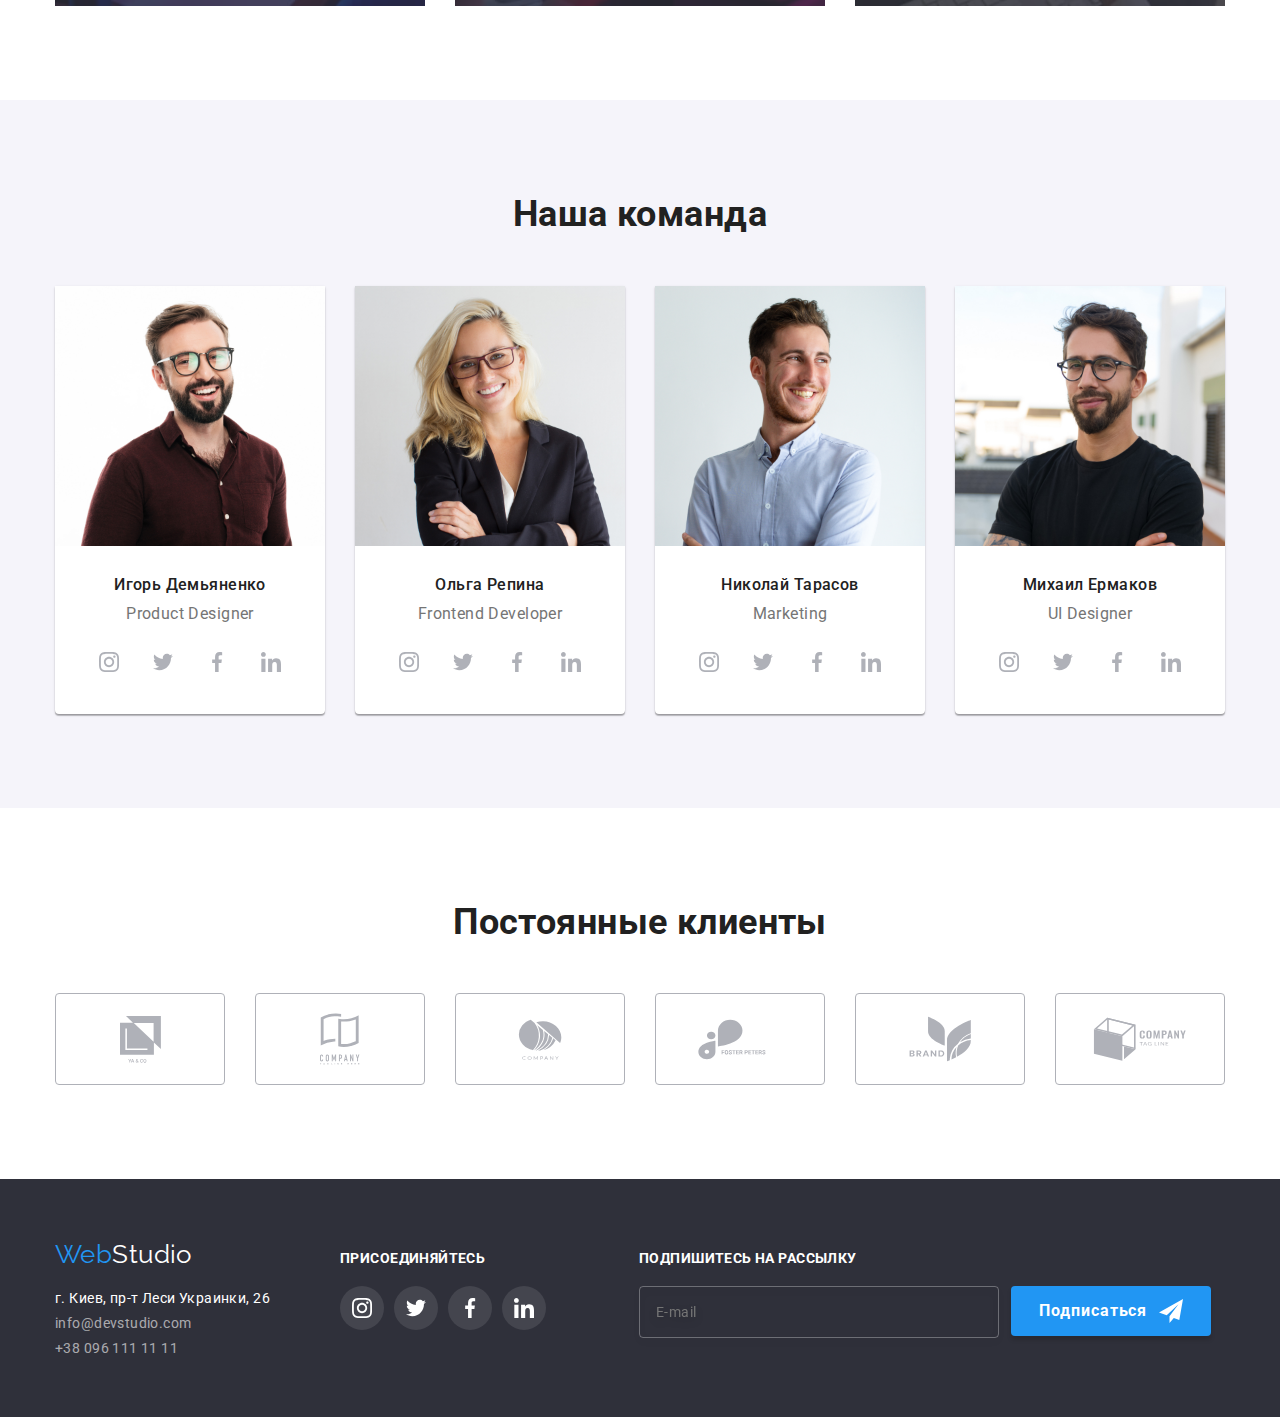
==== commit 9f8c0fb7: "final" ====
--- a/index.html
+++ b/index.html
@@ -1,473 +1,708 @@
 <!DOCTYPE html>
 <html lang="ru">
-
-<head>
-  <meta charset="utf-8" />
-  <title>WebStudio</title>
-  <!--Линки -->
-  <link rel="preconnect" href="https://fonts.googleapis.com">
-  <link rel="preconnect" href="https://fonts.gstatic.com" crossorigin>
-  <link href="https://fonts.googleapis.com/css2?family=Raleway:wght@700&family=Roboto:wght@400;500;700;900&display=swap"
-    rel="stylesheet">
-  <link rel="stylesheet" href="https://cdnjs.cloudflare.com/ajax/libs/modern-normalize/1.1.0/modern-normalize.min.css">
-  <link rel="stylesheet" href="./css/styles.css" type="text/css">
-</head>
-<!-- Боди -->
-
-<body>
-  <header class="header">
-    <div class="container">
-      <nav class="styless-nav main-nav">
-        <a href="./index.html" class="logo-start">Web<span class="logo-end">Studio</span></a>
-        <ul class="style-list">
-          <li class="style-item"><a class="nav-link  acctive_nav_link" href="./index.html">Студия</a></li>
-          <li class="style-item"><a class="nav-link" href="./portfolio.html">Портфолио</a></li>
-          <li class="style-item"><a class="nav-link" href="">Контакти</a></li>
-        </ul>
-        <ul class="auth-nav list">
-          <li class="style-item"><a class="contact-link" href="mailto:info@devstudio.com">
-              <svg class="logo_mail" width="16px" height="12px">
-                <use href="./images/sprite.svg#icon-envelope"></use>
-              </svg> info@devstudio.com</a>
+  <head>
+    <meta charset="utf-8" />
+    <title>WebStudio</title>
+    <!--Линки -->
+    <link rel="preconnect" href="https://fonts.googleapis.com" />
+    <link rel="preconnect" href="https://fonts.gstatic.com" crossorigin />
+    <link
+      href="https://fonts.googleapis.com/css2?family=Raleway:wght@700&family=Roboto:wght@400;500;700;900&display=swap"
+      rel="stylesheet"
+    />
+    <link
+      rel="stylesheet"
+      href="https://cdnjs.cloudflare.com/ajax/libs/modern-normalize/1.1.0/modern-normalize.min.css"
+    />
+    <link rel="stylesheet" href="./css/main.min.css" />
+  </head>
+  <!-- Боди -->
+
+  <body>
+    <header class="header">
+      <div class="container">
+        <div class="header-box">
+          <a href="./index.html" class="logo"
+            >Web<span class="logo__end">Studio</span></a
+          >
+          <nav class="header__navigation">
+            <ul class="navigavion__list">
+              <li class="navigavion__item">
+                <a
+                  class="navigavion__link navigavion__link_active"
+                  href="./index.html"
+                  >Студия</a
+                >
+              </li>
+              <li class="navigavion__item">
+                <a class="navigavion__link" href="./portfolio.html"
+                  >Портфолио</a
+                >
+              </li>
+              <li class="navigavion__item">
+                <a class="navigavion__link" href="">Контакти</a>
+              </li>
+            </ul>
+          </nav>
+          <ul class="contacts">
+            <li class="contacts__item">
+              <a class="contacts__link" href="mailto:info@devstudio.com">
+                <svg class="contacts__icon" width="16px" height="12px">
+                  <use href="./images/sprite.svg#icon-envelope"></use>
+                </svg>
+                info@devstudio.com</a
+              >
+            </li>
+            <li class="contacts__item">
+              <a class="contacts__link" href="tel:+380961111111">
+                <svg class="contacts__icon" width="16px" height="12px">
+                  <use href="./images/sprite.svg#icon-smartphone"></use>
+                </svg>
+                +38 096 111 11 11</a
+              >
+            </li>
+          </ul>
+        </div>
+      </div>
+    </header>
+    <main>
+      <!-- Шапка с кнопкой -->
+      <section class="section-order overlay">
+        <div class="container">
+          <h1 class="hero-title">Эффективные решения для вашего бизнеса</h1>
+          <button type="button" class="hero-btn" data-modal-open>
+            Заказать услугу
+          </button>
+        </div>
+      </section>
+      <!--/* Особенности -->
+      <section class="section">
+        <div class="container">
+          <h2 class="visually-hidden">ААААА</h2>
+          <ul class="peculiarities-list">
+            <li class="peculiarities-list__item">
+              <div class="peculiarities-list__bg-logo">
+                <svg class="peculiarities-list__logo" width="70" height="70">
+                  <use href="./images/sprite.svg#icon-antenna_1"></use>
+                </svg>
+              </div>
+              <h3 class="peculiarities-title">Внимание к деталям</h3>
+              <p class="peculiarities-text">
+                Идейные соображения, а также начало повседневной работы по
+                формированию позиции.
+              </p>
+            </li>
+            <li class="peculiarities-list__item">
+              <div class="peculiarities-list__bg-logo">
+                <svg class="peculiarities-list__logo" width="70" height="70">
+                  <use href="./images/sprite.svg#icon-clock_1"></use>
+                </svg>
+              </div>
+              <h3 class="peculiarities-title">Пунктуальность</h3>
+              <p class="peculiarities-text">
+                Задача организации, в особенности же рамки и место обучения
+                кадров влечет за собой.
+              </p>
+            </li>
+            <li class="peculiarities-list__item">
+              <div class="peculiarities-list__bg-logo">
+                <svg class="peculiarities-list__logo" width="70" height="70">
+                  <use href="./images/sprite.svg#icon-diagram_1"></use>
+                </svg>
+              </div>
+              <h3 class="peculiarities-title">Планирование</h3>
+              <p class="peculiarities-text">
+                Равным образом консультация с широким активом в значительной
+                степени обуславливает.
+              </p>
+            </li>
+            <li class="peculiarities-list__item">
+              <div class="peculiarities-list__bg-logo">
+                <svg class="peculiarities-list__logo" width="70" height="70">
+                  <use href="./images/sprite.svg#icon-astronaut_1"></use>
+                </svg>
+              </div>
+              <h3 class="peculiarities-title">Современные технологии</h3>
+              <p class="peculiarities-text">
+                Значимость этих проблем настолько очевидна, что реализация
+                плановых заданий.
+              </p>
+            </li>
+          </ul>
+        </div>
+      </section>
+      <!-- Чем мы занимаемся -->
+      <section class="section">
+        <div class="container">
+          <h2 class="section-titel">Чем мы занимаемся</h2>
+          <ul class="style-work-list">
+            <li class="work-item">
+              <img
+                src="./images/section2/image-programer-working.jpg"
+                alt="image-programer-working"
+                width="370"
+                class="photo"
+              />
+              <p class="work-text">Десктопные приложения</p>
+            </li>
+            <li class="work-item">
+              <img
+                src="./images/section2/web-ui-designers-are-developing.jpg"
+                alt="web-ui-designers-are-developing"
+                width="370"
+                class="photo"
+              />
+              <p class="work-text">Мобильные приложения</p>
+            </li>
+            <li class="work-item">
+              <img
+                src="./images/section2/creative-artist-web-design.jpg"
+                alt="creative-artist-web-design"
+                width="370"
+                class="photo"
+              />
+              <p class="work-text">Дизайнерские решения</p>
+            </li>
+          </ul>
+        </div>
+      </section>
+      <!-- Наша команда -->
+      <section class="section team">
+        <div class="container">
+          <h2 class="section-titel">Наша команда</h2>
+          <ul class="team-list">
+            <li class="team-item">
+              <img
+                src="./images/section3/img-03.jpg"
+                alt="Игорь Демьяненко"
+                width="270"
+                class="personal"
+              />
+              <h3 class="name-team">Игорь Демьяненко</h3>
+              <p class="position-team">Product Designer</p>
+              <ul class="social-list">
+                <li class="social-item">
+                  <a
+                    href="#"
+                    rel="noopener noreferrer"
+                    target="_blank"
+                    class="social-link"
+                  >
+                    <svg class="social-logo" width="20px" height="20px">
+                      <use href="./images/sprite.svg#icon-instagram"></use>
+                    </svg>
+                  </a>
+                </li>
+                <li class="social-item">
+                  <a
+                    href="#"
+                    rel="noopener noreferrer"
+                    target="_blank"
+                    class="social-link"
+                  >
+                    <svg class="social-logo" width="20px" height="20px">
+                      <use href="./images/sprite.svg#icon-tviter"></use>
+                    </svg>
+                  </a>
+                </li>
+                <li class="social-item">
+                  <a
+                    href="#"
+                    rel="noopener noreferrer"
+                    target="_blank"
+                    class="social-link"
+                  >
+                    <svg class="social-logo" width="20px" height="20px">
+                      <use href="./images/sprite.svg#icon-facebook"></use>
+                    </svg>
+                  </a>
+                </li>
+                <li class="social-item">
+                  <a
+                    href="#"
+                    rel="noopener noreferrer"
+                    target="_blank"
+                    class="social-link"
+                  >
+                    <svg class="social-logo" width="20px" height="20px">
+                      <use href="./images/sprite.svg#icon-linkedin"></use>
+                    </svg>
+                  </a>
+                </li>
+              </ul>
+            </li>
+            <li class="team-item">
+              <img
+                src="./images/section3/img-02.jpg"
+                alt="Ольга Репина"
+                width="270"
+                class="personal"
+              />
+              <h3 class="name-team">Ольга Репина</h3>
+              <p class="position-team">Frontend Developer</p>
+              <ul class="social-list">
+                <li class="social-item">
+                  <a
+                    href="#"
+                    rel="noopener noreferrer"
+                    target="_blank"
+                    class="social-link"
+                  >
+                    <svg class="social-logo" width="20px" height="20px">
+                      <use href="./images/sprite.svg#icon-instagram"></use>
+                    </svg>
+                  </a>
+                </li>
+                <li class="social-item">
+                  <a
+                    href="#"
+                    rel="noopener noreferrer"
+                    target="_blank"
+                    class="social-link"
+                  >
+                    <svg class="social-logo" width="20px" height="20px">
+                      <use href="./images/sprite.svg#icon-tviter"></use>
+                    </svg>
+                  </a>
+                </li>
+                <li class="social-item">
+                  <a
+                    href="#"
+                    rel="noopener noreferrer"
+                    target="_blank"
+                    class="social-link"
+                  >
+                    <svg class="social-logo" width="20px" height="20px">
+                      <use href="./images/sprite.svg#icon-facebook"></use>
+                    </svg>
+                  </a>
+                </li>
+                <li class="social-item">
+                  <a
+                    href="#"
+                    rel="noopener noreferrer"
+                    target="_blank"
+                    class="social-link"
+                  >
+                    <svg class="social-logo" width="20px" height="20px">
+                      <use href="./images/sprite.svg#icon-linkedin"></use>
+                    </svg>
+                  </a>
+                </li>
+              </ul>
+            </li>
+            <li class="team-item">
+              <img
+                src="./images/section3/img-01.jpg"
+                alt="Николай Тарасов"
+                width="270"
+                class="personal"
+              />
+              <h3 class="name-team">Николай Тарасов</h3>
+              <p class="position-team">Marketing</p>
+              <ul class="social-list">
+                <li class="social-item">
+                  <a
+                    href="#"
+                    rel="noopener noreferrer"
+                    target="_blank"
+                    class="social-link"
+                  >
+                    <svg class="social-logo" width="20px" height="20px">
+                      <use href="./images/sprite.svg#icon-instagram"></use>
+                    </svg>
+                  </a>
+                </li>
+                <li class="social-item">
+                  <a
+                    href="#"
+                    rel="noopener noreferrer"
+                    target="_blank"
+                    class="social-link"
+                  >
+                    <svg class="social-logo" width="20px" height="20px">
+                      <use href="./images/sprite.svg#icon-tviter"></use>
+                    </svg>
+                  </a>
+                </li>
+                <li class="social-item">
+                  <a
+                    href="#"
+                    rel="noopener noreferrer"
+                    target="_blank"
+                    class="social-link"
+                  >
+                    <svg class="social-logo" width="20px" height="20px">
+                      <use href="./images/sprite.svg#icon-facebook"></use>
+                    </svg>
+                  </a>
+                </li>
+                <li class="social-item">
+                  <a
+                    href="#"
+                    rel="noopener noreferrer"
+                    target="_blank"
+                    class="social-link"
+                  >
+                    <svg class="social-logo" width="20px" height="20px">
+                      <use href="./images/sprite.svg#icon-linkedin"></use>
+                    </svg>
+                  </a>
+                </li>
+              </ul>
+            </li>
+            <li class="team-item">
+              <img
+                src="./images/section3/img-00.jpg"
+                alt="Михаил Ермаков"
+                width="270"
+                class="personal"
+              />
+              <h3 class="name-team">Михаил Ермаков</h3>
+              <p class="position-team">UI Designer</p>
+              <ul class="social-list">
+                <li class="social-item">
+                  <a
+                    href="#"
+                    rel="noopener noreferrer"
+                    target="_blank"
+                    class="social-link"
+                  >
+                    <svg class="social-logo" width="20px" height="20px">
+                      <use href="./images/sprite.svg#icon-instagram"></use>
+                    </svg>
+                  </a>
+                </li>
+                <li class="social-item">
+                  <a
+                    href="#"
+                    rel="noopener noreferrer"
+                    target="_blank"
+                    class="social-link"
+                  >
+                    <svg class="social-logo" width="20px" height="20px">
+                      <use href="./images/sprite.svg#icon-tviter"></use>
+                    </svg>
+                  </a>
+                </li>
+                <li class="social-item">
+                  <a
+                    href="#"
+                    rel="noopener noreferrer"
+                    target="_blank"
+                    class="social-link"
+                  >
+                    <svg class="social-logo" width="20px" height="20px">
+                      <use href="./images/sprite.svg#icon-facebook"></use>
+                    </svg>
+                  </a>
+                </li>
+                <li class="social-item">
+                  <a
+                    href="#"
+                    rel="noopener noreferrer"
+                    target="_blank"
+                    class="social-link"
+                  >
+                    <svg class="social-logo" width="20px" height="20px">
+                      <use href="./images/sprite.svg#icon-linkedin"></use>
+                    </svg>
+                  </a>
+                </li>
+              </ul>
+            </li>
+          </ul>
+        </div>
+      </section>
+      <!-- НАШІ КЛІЄНТИ -->
+      <section class="section">
+        <h2 class="section-titel">Постоянные клиенты</h2>
+        <ul class="container client-list">
+          <li class="clients-item">
+            <a
+              href="#"
+              rel="noopener noreferrer"
+              target="_blank"
+              class="client-link"
+            >
+              <svg class="clients-logo" width="41" height="47">
+                <use href="./images/sprite.svg#icon-Logo_1"></use></svg
+            ></a>
           </li>
-          <li class="style-item"><a class="contact-link" href="tel:+380961111111">
-              <svg class="logo_phone" width="16px" height="12px">
-                <use href="./images/sprite.svg#icon-smartphone"></use>
-              </svg> +38 096 111 11 11</a>
+          <li class="clients-item">
+            <a
+              href="#"
+              rel="noopener noreferrer"
+              target="_blank"
+              class="client-link"
+            >
+              <svg class="clients-logo" width="40" height="52">
+                <use href="./images/sprite.svg#icon-Logo_2"></use></svg
+            ></a>
+          </li>
+          <li class="clients-item">
+            <a
+              href="#"
+              rel="noopener noreferrer"
+              target="_blank"
+              class="client-link"
+            >
+              <svg class="clients-logo" width="44" height="41">
+                <use href="./images/sprite.svg#icon-Logo_3"></use></svg
+            ></a>
+          </li>
+          <li class="clients-item">
+            <a
+              href="#"
+              rel="noopener noreferrer"
+              target="_blank"
+              class="client-link"
+            >
+              <svg class="clients-logo" width="84" height="41">
+                <use href="./images/sprite.svg#icon-Logo_4"></use></svg
+            ></a>
+          </li>
+          <li class="clients-item">
+            <a
+              href="#"
+              rel="noopener noreferrer"
+              target="_blank"
+              class="client-link"
+            >
+              <svg class="clients-logo" width="63" height="46">
+                <use href="./images/sprite.svg#icon-Logo_5"></use></svg
+            ></a>
+          </li>
+          <li class="clients-item">
+            <a
+              href="#"
+              rel="noopener noreferrer"
+              target="_blank"
+              class="client-link"
+            >
+              <svg class="clients-logo" width="94" height="44">
+                <use href="./images/sprite.svg#icon-Logo_6"></use></svg
+            ></a>
           </li>
         </ul>
-      </nav>
-    </div>
-  </header>
-  <main>
-    <!-- Шапка с кнопкой -->
-    <section class="section-order overlay">
+      </section>
+    </main>
+    <!-- футер -->
+    <footer class="footer">
       <div class="container">
-        <h1 class="hero-title">Эффективные решения для вашего бизнеса</h1>
-        <button type="button" class="hero-btn" data-modal-open>Заказать услугу</button>
-      </div>
-    </section>
-    <!--/* Особенности -->
-    <section class="section">
-      <div class="container ">
-        <h2 class="visually-hidden">ААААА</h2>
-        <ul class="peculiarities-list">
-          <li class="peculiarities-item">
-            <div class="bg-logo">
-              <svg class="logo-antena" width="70" height="70">
-                <use href="./images/sprite.svg#icon-antenna_1"></use>
-              </svg>
-            </div>
-            <h3 class="peculiarities-title">Внимание к деталям</h3>
-            <p class="peculiarities-text">Идейные соображения, а также начало повседневной работы по формированию
-              позиции.
-            </p>
-          </li>
-          <li class="peculiarities-item">
-            <div class="bg-logo">
-              <svg class="logo-antena" width="70" height="70">
-                <use href="./images/sprite.svg#icon-clock_1"></use>
-              </svg>
-            </div>
-            <h3 class="peculiarities-title">Пунктуальность</h3>
-            <p class="peculiarities-text">Задача организации, в особенности же рамки и место обучения кадров
-              влечет за собой.
-            </p>
-          </li>
-          <li class="peculiarities-item">
-            <div class="bg-logo">
-              <svg class="logo-antena" width="70" height="70">
-                <use href="./images/sprite.svg#icon-diagram_1"></use>
-              </svg>
-            </div>
-            <h3 class="peculiarities-title">Планирование</h3>
-            <p class="peculiarities-text">Равным образом консультация с широким активом в значительной степени
-              обуславливает.
-            </p>
-          </li>
-          <li class="peculiarities-item">
-            <div class="bg-logo">
-              <svg class="logo-antena" width="70" height="70">
-                <use href="./images/sprite.svg#icon-astronaut_1"></use>
-              </svg>
-            </div>
-            <h3 class="peculiarities-title">Современные технологии</h3>
-            <p class="peculiarities-text">Значимость этих проблем настолько очевидна, что реализация плановых
-              заданий.
-            </p>
-          </li>
-
-        </ul>
-
-      </div>
-
-    </section>
-    <!-- Чем мы занимаемся -->
-    <section class="section">
-      <div class="container">
-        <h2 class="section-titel">Чем мы занимаемся</h2>
-        <ul class="style-work-list">
-          <li class="work-item">
-            <img src="./images/section2/image-programer-working.jpg" alt="image-programer-working" width="370"
-              class="photo" />
-              <p class="work-text">Десктопные приложения</p>
-            </li>
-          <li class="work-item"><img src="./images/section2/web-ui-designers-are-developing.jpg"
-              alt="web-ui-designers-are-developing" width="370" class="photo" />
-              <p class="work-text">Мобильные приложения</p>
-          </li>
-          <li class="work-item"><img src="./images/section2/creative-artist-web-design.jpg"
-              alt="creative-artist-web-design" width="370" class="photo" />
-              <p class="work-text">Дизайнерские решения</p>
-          </li>
-        </ul>
-      </div>
-    </section>
-    <!-- Наша команда -->
-    <section class="section team">
-      <div class="container">
-        <h2 class="section-titel">Наша команда</h2>
-        <ul class="team-list">
-          <li class="team-item">
-            <img src="./images/section3/img-03.jpg" alt="Игорь Демьяненко" width="270" class="personal" />
-            <h3 class="name-team">Игорь Демьяненко</h3>
-            <p class="position-team">Product Designer</p>
-            <ul class="social-list">
+        <div class="container-box">
+          <div class="container-footer">
+            <a href="./index.html" class="logo footer-logo"
+              >Web<span class="logo-footer">Studio</span></a
+            >
+            <address>
+              <ul class="auth-footer list">
+                <li class="footer-item">
+                  <a
+                    class="adress-link"
+                    href="https://goo.gl/maps/piqngm7oDQpEDh6u6"
+                    target="_blank"
+                    rel="noopener nofollow noreferrer"
+                    >г. Киев, пр-т Леси Украинки, 26</a
+                  >
+                </li>
+                <li class="footer-item">
+                  <a class="mail-footer" href="mailto:info@devstudio.com"
+                    >info@devstudio.com</a
+                  >
+                </li>
+                <li class="footer-item">
+                  <a class="mail-footer" href="tel:+380961111111"
+                    >+38 096 111 11 11</a
+                  >
+                </li>
+              </ul>
+            </address>
+          </div>
+          <div class="link-footer">
+            <h3 class="social-title">присоединяйтесь</h3>
+            <ul class="social-list-footer">
               <li class="social-item">
-                <a href="#" rel="noopener noreferrer" target="_blank" class="social-link">
+                <a
+                  href="#"
+                  rel="noopener noreferrer"
+                  target="_blank"
+                  class="social-link-footer"
+                >
                   <svg class="social-logo" width="20px" height="20px">
                     <use href="./images/sprite.svg#icon-instagram"></use>
                   </svg>
                 </a>
               </li>
               <li class="social-item">
-                <a href="#" rel="noopener noreferrer" target="_blank" class="social-link">
+                <a
+                  href="#"
+                  rel="noopener noreferrer"
+                  target="_blank"
+                  class="social-link-footer"
+                >
                   <svg class="social-logo" width="20px" height="20px">
-                    <use href="./images/sprite.svg#icon-tviter">
-                    </use>
+                    <use href="./images/sprite.svg#icon-tviter"></use>
                   </svg>
                 </a>
               </li>
               <li class="social-item">
-                <a href="#" rel="noopener noreferrer" target="_blank" class="social-link">
+                <a
+                  href="#"
+                  rel="noopener noreferrer"
+                  target="_blank"
+                  class="social-link-footer"
+                >
                   <svg class="social-logo" width="20px" height="20px">
-                    <use href="./images/sprite.svg#icon-facebook">
-                    </use>
+                    <use href="./images/sprite.svg#icon-facebook"></use>
                   </svg>
                 </a>
               </li>
               <li class="social-item">
-                <a href="#" rel="noopener noreferrer" target="_blank" class="social-link">
+                <a
+                  href="#"
+                  rel="noopener noreferrer"
+                  target="_blank"
+                  class="social-link-footer"
+                >
                   <svg class="social-logo" width="20px" height="20px">
                     <use href="./images/sprite.svg#icon-linkedin"></use>
                   </svg>
                 </a>
               </li>
             </ul>
-          </li>
-          <li class="team-item">
-            <img src="./images/section3/img-02.jpg" alt="Ольга Репина" width="270" class="personal" />
-            <h3 class="name-team">Ольга Репина</h3>
-            <p class="position-team">Frontend Developer</p>
-            <ul class="social-list">
-              <li class="social-item">
-                <a href="#" rel="noopener noreferrer" target="_blank" class="social-link">
-                  <svg class="social-logo" width="20px" height="20px">
-                    <use href="./images/sprite.svg#icon-instagram"></use>
-                  </svg>
-                </a>
-              </li>
-              <li class="social-item">
-                <a href="#" rel="noopener noreferrer" target="_blank" class="social-link">
-                  <svg class="social-logo" width="20px" height="20px">
-                    <use href="./images/sprite.svg#icon-tviter">
-                    </use>
-                  </svg>
-                </a>
-              </li>
-              <li class="social-item">
-                <a href="#" rel="noopener noreferrer" target="_blank" class="social-link">
-                  <svg class="social-logo" width="20px" height="20px">
-                    <use href="./images/sprite.svg#icon-facebook">
-                    </use>
-                  </svg>
-                </a>
-              </li>
-              <li class="social-item">
-                <a href="#" rel="noopener noreferrer" target="_blank" class="social-link">
-                  <svg class="social-logo" width="20px" height="20px">
-                    <use href="./images/sprite.svg#icon-linkedin"></use>
-                  </svg>
-                </a>
-              </li>
-            </ul>
-          </li>
-          <li class="team-item">
-            <img src="./images/section3/img-01.jpg" alt="Николай Тарасов" width="270" class="personal" />
-            <h3 class="name-team">Николай Тарасов</h3>
-            <p class="position-team">Marketing</p>
-            <ul class="social-list">
-              <li class="social-item">
-                <a href="#" rel="noopener noreferrer" target="_blank" class="social-link">
-                  <svg class="social-logo" width="20px" height="20px">
-                    <use href="./images/sprite.svg#icon-instagram"></use>
-                  </svg>
-                </a>
-              </li>
-              <li class="social-item">
-                <a href="#" rel="noopener noreferrer" target="_blank" class="social-link">
-                  <svg class="social-logo" width="20px" height="20px">
-                    <use href="./images/sprite.svg#icon-tviter">
-                    </use>
-                  </svg>
-                </a>
-              </li>
-              <li class="social-item">
-                <a href="#" rel="noopener noreferrer" target="_blank" class="social-link">
-                  <svg class="social-logo" width="20px" height="20px">
-                    <use href="./images/sprite.svg#icon-facebook">
-                    </use>
-                  </svg>
-                </a>
-              </li>
-              <li class="social-item">
-                <a href="#" rel="noopener noreferrer" target="_blank" class="social-link">
-                  <svg class="social-logo" width="20px" height="20px">
-                    <use href="./images/sprite.svg#icon-linkedin"></use>
-                  </svg>
-                </a>
-              </li>
-            </ul>
-          </li>
-          <li class="team-item">
-            <img src="./images/section3/img-00.jpg" alt="Михаил Ермаков" width="270" class="personal" />
-            <h3 class="name-team">Михаил Ермаков</h3>
-            <p class="position-team">UI Designer</p>
-            <ul class="social-list">
-              <li class="social-item">
-                <a href="#" rel="noopener noreferrer" target="_blank" class="social-link">
-                  <svg class="social-logo" width="20px" height="20px">
-                    <use href="./images/sprite.svg#icon-instagram"></use>
-                  </svg>
-                </a>
-              </li>
-              <li class="social-item">
-                <a href="#" rel="noopener noreferrer" target="_blank" class="social-link">
-                  <svg class="social-logo" width="20px" height="20px">
-                    <use href="./images/sprite.svg#icon-tviter">
-                    </use>
-                  </svg>
-                </a>
-              </li>
-              <li class="social-item">
-                <a href="#" rel="noopener noreferrer" target="_blank" class="social-link">
-                  <svg class="social-logo" width="20px" height="20px">
-                    <use href="./images/sprite.svg#icon-facebook">
-                    </use>
-                  </svg>
-                </a>
-              </li>
-              <li class="social-item">
-                <a href="#" rel="noopener noreferrer" target="_blank" class="social-link">
-                  <svg class="social-logo" width="20px" height="20px">
-                    <use href="./images/sprite.svg#icon-linkedin"></use>
-                  </svg>
-                </a>
-              </li>
-            </ul>
-          </li>
-        </ul>
-      </div>
-    </section>
-    <!-- НАШІ КЛІЄНТИ -->
-    <section class="section">
-      <h2 class="section-titel">Постоянные клиенты</h2>
-      <ul class="container client-list">
-        <li class="clients-item"><a href="#" rel="noopener noreferrer" target="_blank" class="client-link">
-            <svg class="clients-logo" width="41" height="47">
-              <use href="./images/sprite.svg#icon-Logo_1"></use>
-            </svg></a>
-        </li>
-        <li class="clients-item"><a href="#" rel="noopener noreferrer" target="_blank" class="client-link">
-            <svg class="clients-logo" width="40" height="52">
-              <use href="./images/sprite.svg#icon-Logo_2"></use>
-            </svg></a>
-        </li>
-        <li class="clients-item"><a href="#" rel="noopener noreferrer" target="_blank" class="client-link">
-            <svg class="clients-logo" width="44" height="41">
-              <use href="./images/sprite.svg#icon-Logo_3"></use>
-            </svg></a>
-        </li>
-        <li class="clients-item"><a href="#" rel="noopener noreferrer" target="_blank" class="client-link">
-            <svg class="clients-logo" width="84" height="41">
-              <use href="./images/sprite.svg#icon-Logo_4"></use>
-            </svg></a>
-        </li>
-        <li class="clients-item"><a href="#" rel="noopener noreferrer" target="_blank" class="client-link">
-            <svg class="clients-logo" width="63" height="46">
-              <use href="./images/sprite.svg#icon-Logo_5"></use>
-            </svg></a>
-        </li>
-        <li class="clients-item"><a href="#" rel="noopener noreferrer" target="_blank" class="client-link">
-            <svg class="clients-logo" width="94" height="44">
-              <use href="./images/sprite.svg#icon-Logo_6"></use>
-            </svg></a>
-        </li>
-      </ul>
-    </section>
-  </main>
-  <!-- футер -->
-  <footer class="footer">
-    <div class="container">
-      <div class="container-box">
-        <div class="container-footer">
-          <a href="./index.html" class="logo-start footer-logo">Web<span class="logo-footer">Studio</span></a>
-          <address>
-            <ul class="auth-footer list">
-              <li class="footer-item">
-                <a class="adress-link" href="https://goo.gl/maps/piqngm7oDQpEDh6u6" target="_blank"
-                  rel="noopener nofollow noreferrer">г. Киев, пр-т Леси Украинки, 26</a>
-              </li>
-              <li class="footer-item"><a class="mail-footer" href="mailto:info@devstudio.com">info@devstudio.com</a>
-              </li>
-              <li class="footer-item"><a class="mail-footer" href="tel:+380961111111">+38 096 111 11 11</a></li>
-            </ul>
-          </address>
-        </div>
-        <div class="link-footer">
-          <h3 class="social-title">присоединяйтесь</h3>
-          <ul class="social-list-footer">
-            <li class="social-item">
-              <a href="#" rel="noopener noreferrer" target="_blank" class="social-link-footer">
-                <svg class="social-logo" width="20px" height="20px">
-                  <use href="./images/sprite.svg#icon-instagram"></use>
-                </svg>
-              </a>
-            </li>
-            <li class="social-item">
-              <a href="#" rel="noopener noreferrer" target="_blank" class="social-link-footer">
-                <svg class="social-logo" width="20px" height="20px">
-                  <use href="./images/sprite.svg#icon-tviter">
-                  </use>
-                </svg>
-              </a>
-            </li>
-            <li class="social-item">
-              <a href="#" rel="noopener noreferrer" target="_blank" class="social-link-footer">
-                <svg class="social-logo" width="20px" height="20px">
-                  <use href="./images/sprite.svg#icon-facebook">
-                  </use>
-                </svg>
-              </a>
-            </li>
-            <li class="social-item">
-              <a href="#" rel="noopener noreferrer" target="_blank" class="social-link-footer">
-                <svg class="social-logo" width="20px" height="20px">
-                  <use href="./images/sprite.svg#icon-linkedin"></use>
-                </svg>
-              </a>
-            </li>
-          </ul> </div>
+          </div>
           <div class="test3">
             <form>
               <!-- може бути заголовком типу h2 та міститися над формою -->
 
               <b class="sub-title">Подпишитесь на рассылку</b>
-             <div class="box-footer">
-              <label for="email" class="label-footer">
-                <input class="mail-label" type="email" name="email" id="email" placeholder="E-mail">
-              </label>
-              
-              <button class="btn-footer" type="submit"><span class="text-btn-footer">Подписаться</span>
-                <svg class="btn-footer-logo" width="24px" height="24px">
-                  <use href="./images/sprite.svg#icon-send"></use>
-                </svg>
-             
-              </button></div>
-            </form></div>
-       
+              <div class="box-footer">
+                <label for="email" class="label-footer">
+                  <input
+                    class="mail-label"
+                    type="email"
+                    name="email"
+                    id="email"
+                    placeholder="E-mail"
+                  />
+                </label>
+
+                <button class="btn-footer" type="submit">
+                  <span class="text-btn-footer">Подписаться</span>
+                  <svg class="btn-footer-logo" width="24px" height="24px">
+                    <use href="./images/sprite.svg#icon-send"></use>
+                  </svg>
+                </button>
+              </div>
+            </form>
+          </div>
+        </div>
+      </div>
+    </footer>
+
+    <div class="backdrop is-hidden" data-modal>
+      <div class="modal">
+        <b class="modal-form-title">Оставьте свои данные, мы вам перезвоним</b>
+
+        <form class="form js-speaker-form">
+          <label for="name">Имя</label>
+          <div class="form-label">
+            <input
+              class="modal-input"
+              type="text"
+              name="name"
+              id="name"
+              placeholder=""
+            />
+            <svg class="modal-icon" width="12px" height="12px">
+              <use href="./images/sprite.svg#person"></use>
+            </svg>
+          </div>
+
+          <label for="tel">Телефон</label>
+          <div class="form-label">
+            <input
+              class="modal-input"
+              type="tel"
+              name="tel"
+              id="tel"
+              autocomplete="tel"
+              placeholder=""
+            />
+            <svg class="modal-icon" width="14px" height="14px">
+              <use href="./images/sprite.svg#phone"></use>
+            </svg>
+          </div>
+
+          <label for="mail">Почта</label>
+          <div class="form-label">
+            <input
+              class="modal-input"
+              type="email"
+              name="mail"
+              id="mail"
+              autocomplete="email"
+              placeholder=""
+            />
+            <svg class="modal-icon" width="16px" height="12px">
+              <use href="./images/sprite.svg#email"></use>
+            </svg>
+          </div>
+
+          <label for="coment">Комментарий</label>
+          <div class="form-label">
+            <textarea
+              name="coment"
+              id="coment"
+              rows="10"
+              placeholder="Введите текст"
+            ></textarea>
+          </div>
+
+          <label class="licence" for="chek">
+            <input
+              class="chek"
+              type="checkbox"
+              id="chek"
+              value="conditions"
+              name="chek1"
+            />
+            <span class="checked-box"></span>
+            <svg class="icon-check" width="16px" height="15">
+              <use href="./images/sprite.svg#icon-icon-check"></use>
+            </svg>
+            <span class="label-txt"> Соглашаюсь с рассылкой и принимаю </span>
+            <a class="licence-link" href="#">Условия договора</a>
+          </label>
+
+          <div class="form-btn">
+            <button class="btn-modal" type="submit">Отправить</button>
+          </div>
+        </form>
+        <button type="button" class="modal-btn-close" data-modal-close>
+          <svg class="modal-btn-icon" width="11px" height="11px">
+            <use href="./images/sprite.svg#btn-close"></use>
+          </svg>
+        </button>
       </div>
     </div>
-  </footer>
-
-  <div class="backdrop is-hidden" data-modal>
-    <div class="modal">
-       <b class="modal-form-title">Оставьте свои данные, мы вам перезвоним</b>
-        
-       <form class=" form js-speaker-form">
-        
-        <label for="name">Имя</label>
-       <div class="form-label">
-        <input class="modal-input" type="text" name="name" id="name" placeholder="" />
-        <svg class="modal-icon" width="12px" height="12px">
-          <use href="./images/sprite.svg#person"></use>
-        </svg>
-       </div>
-
-       
-       <label for="tel">Телефон</label>
-       <div class="form-label">    
-        <input class="modal-input" type="tel" name="tel" id="tel" autocomplete="tel" placeholder="">
-     <svg class="modal-icon" width="14px" height="14px"> 
-        <use href="./images/sprite.svg#phone"></use>
-       </svg>
-     </div>
-
-       <label for="mail">Почта</label>
-       <div class="form-label">
-        <input class="modal-input" type="email" name="mail" id="mail" autocomplete="email" placeholder=""/>
-        <svg class="modal-icon" width="16px" height="12px">
-          <use href="./images/sprite.svg#email"></use>
-        </svg>
-        </div>
-        
-        <label for="coment">Комментарий</label>
-        <div class="form-label">
-         <textarea name="coment" id="coment"  rows="10" placeholder="Введите текст"></textarea>
-        </div>
-
-
-<label class="licence" for="chek">
-  <input class="chek" type="checkbox" id="chek" value="conditions" name="chek1" />
-  <span class="checked-box"></span>
-  <svg class="icon-check" width="16px" height="15">
-    <use href="./images/sprite.svg#icon-icon-check"></use>
-  </svg>
-  <span class="label-txt">
-  Соглашаюсь с рассылкой и принимаю 
-  </span>
-  <a class="licence-link" href="#">Условия договора</a>
-</label>
-
-
-        <div class="form-btn">
-        <button class="btn-modal" type="submit">Отправить</button>
-      </div>
-        </form>
-      <button type="button" class="modal-btn-close" data-modal-close>
-        <svg class="modal-btn-icon" width="11px" height="11px">
-          <use href="./images/sprite.svg#btn-close"></use>
-        </svg>
-      </button>
-    </div>
-  </div>
-  
-
-  <script src="./js/modal.js"></script>
-  <!-- Скрипт для просмотра данных отправки в "console": -->
-  <script>
-  (() => {
-  document.querySelector('.js-speaker-form').addEventListener('submit', e => {
-  e.preventDefault();
-  
-  new FormData(e.currentTarget).forEach((value, name) =>
-  console.log(`${name}: ${value}`),
- 
-  ); 
-  e.currentTarget.reset();
-  });
-  })();
-  </script>
-</body>
-
-</html>+
+    <script src="./js/modal.js"></script>
+    <!-- Скрипт для просмотра данных отправки в "console": -->
+    <script>
+      (() => {
+        document
+          .querySelector(".js-speaker-form")
+          .addEventListener("submit", (e) => {
+            e.preventDefault();
+
+            new FormData(e.currentTarget).forEach((value, name) =>
+              console.log(`${name}: ${value}`)
+            );
+            e.currentTarget.reset();
+          });
+      })();
+    </script>
+  </body>
+</html>
--- a/css/main.min.css
+++ b/css/main.min.css
@@ -0,0 +1 @@
+:root{--background-color: #ffffff;--text-color: #212121;--hover-color: #2196f3;--border-color: #ececec;--textlogo-color: #000000;--mail-tel-color: #757575;--background-main-color: #c4c4c4;--text-color-btn: #ffffff;--background-color-btn: #188ce8;--active-btn-text: #000000;--active-btn-shadov: #00000026;--boxshadov-clor1: rgba(0, 0, 0, 0.122);--boxshadov-clor2: rgba(0, 0, 0, 0.141);--boxshadov-clor3: rgba(0, 0, 0, 0.2);--text-mail-footer: #ffffff99;--background-portfolio: #e5e5e5;--button-color-style: #f5f4fa;--shadov-btn: #00000026;--background-footer-color: #2f303a;--clients-border-color: #afb1b8;--border-project-list: #eeeeee;--border-project-list1: rgba(0, 0, 0, 0.12);--border-project-list2: rgba(0, 0, 0, 0.06);--border-project-list3: rgba(0, 0, 0, 0.16);--social-link-footer: rgba(255, 255, 255, 0.1);--timing-function: cubic-bezier(0.4, 0, 0.2, 1)}.visually-hidden{position:absolute;width:1px;height:1px;margin:-1px;border:0;padding:0;white-space:nowrap;clip-path:inset(100%);clip:rect(0 0 0 0);overflow:hidden}html{box-sizing:border-box}*,*::after,*::before{box-sizing:inherit;margin:0}h1,h2,h3,h4,h5,h6,p{margin:0}a{text-decoration:none;color:inherit;cursor:pointer}a,button{transition-property:background-color,color,filter,fill,border-color;transition-duration:250ms;transition-timing-function:var(--timing-function);cursor:pointer}ul{list-style:none;padding:0;margin:0}img{display:block;max-width:100%;height:auto}address{font-style:normal}body{font-family:"Roboto",sans-serif;font-size:14px;letter-spacing:.03em;background-color:var(--background-color);color:var(--text-color)}.container{width:1200px;padding:0 15px;margin-left:auto;margin-right:auto}.section{padding:94px 0}.header{background-color:var(--background-color);border-bottom:1px solid var(--border-color)}.header-box{display:flex;justify-content:center;align-items:center}.logo{font-family:"Raleway";font-size:26px;line-height:1.19;color:var(--hover-color)}.logo__end{color:var(--active-btn-text)}.header__navigation{display:flex;align-items:center}.navigavion__list{display:flex;margin-left:95px}.navigavion__list :hover{color:var(--hover-color)}.navigavion__item+.navigavion__item{margin-left:50px}.navigavion__link{display:block;position:relative;color:var(--text-color);font-weight:500;line-height:1.14;letter-spacing:.02em;text-decoration:none;padding-bottom:32px;padding-top:32px;bottom:-1px;transition-property:color;transition-duration:250ms;transition-timing-function:cubic-bezier(0.4, 0, 0.2, 1)}.navigavion__link::before{content:"";position:absolute;right:0;bottom:-1px;height:4px;width:0;background-color:var(--hover-color);border-radius:2px;animation-name:animation-underline-none;animation-duration:250ms;animation-direction:alternate;animation-fill-mode:forwards;animation-timing-function:cubic-bezier(0.4, 0, 0.2, 1)}.navigavion__link::after{content:"";position:absolute;left:0;bottom:0;display:block;width:100%;height:4px;background:var(--hover-color);border-radius:2px;transform:scaleX(0);transition:transform 250ms cubic-bezier(0.4, 0, 0.2, 1)}.navigavion__link:hover::after{transform:scaleX(1);transition:transform 250ms cubic-bezier(0.4, 0, 0.2, 1)}.navigavion__link_active{color:var(--hover-color);transition-property:color;transition-duration:250ms;transition-timing-function:cubic-bezier(0.4, 0, 0.2, 1)}.navigavion__link_active::before,.navigavion__link_active::after{content:"";position:absolute;left:0;bottom:0;display:block;width:100%;height:4px;background:var(--hover-color);border-radius:2px;transition:250ms cubic-bezier(0.4, 0, 0.2, 1)}.contacts{display:flex;margin-left:auto}.contacts__item+.contacts__item{margin-left:50px}.contacts__link{display:flex;align-items:center;padding-top:32px;padding-bottom:32px;color:var(--mail-tel-color);font-weight:500;line-height:1.14;letter-spacing:.02em}.contacts__link:hover,.contacts__link:focus{color:var(--hover-color)}.contacts__icon{fill:currentColor;margin-right:10px}.section-order{background-color:var(--background-footer-color);padding-top:200px;padding-bottom:200px}.overlay{margin-left:auto;margin-right:auto;background-image:linear-gradient(to right, rgba(47, 48, 58, 0.4), rgba(47, 48, 58, 0.4)),url(../images/section1/Img-bg.jpg);background-repeat:no-repeat;background-size:contain;background-position:center}.hero-title{font-weight:900;font-size:44px;line-height:1.36;text-align:center;letter-spacing:.06em;text-transform:uppercase;color:var(--background-color);width:696px;margin-left:auto;margin-right:auto;margin-top:0;margin-bottom:40px}.hero-btn{display:flex;align-items:center;text-align:center;padding:10px 32px;margin:0 auto;border:0;color:var(--background-color);background-color:var(--hover-color);box-shadow:0px 4px 4px var(--shadov-btn);border-radius:4px;font-weight:700;font-size:16px;line-height:1.87;letter-spacing:.06em;cursor:pointer}.hero-btn:hover,.hero-btn:focus{background-color:var(--background-color-btn);box-shadow:0px 4px 4px var(--active-btn-shadov);border-radius:4px}.hero-btn:active{color:var(--text-color-btn);background-color:var(--background-color-btn)}.peculiarities-list{display:flex;align-items:center}.peculiarities-list .peculiarities-list__item+.peculiarities-list__item{margin-left:30px}.peculiarities-list__bg-logo{width:270px;height:120px;margin-bottom:30px;background-color:var(--button-color-style);border-radius:4px}.peculiarities-list__logo{width:70px;height:70px;margin:25px 100px}.peculiarities-title{margin-bottom:10px;line-height:1.14;text-transform:uppercase;font-size:14px}.peculiarities-text{line-height:1.71;color:var(--mail-tel-color)}.section-titel{margin-bottom:50px;font-size:36px;line-height:1.16;text-align:center}.style-work-list{display:flex}.work-item{width:370px;position:relative}.style-work-list .work-item+.work-item{margin-left:30px}.work-text{padding-top:27px;width:370px;height:70px;text-align:center;letter-spacing:.03em;text-transform:uppercase;color:var(--background-color);background-color:rgba(47,48,58,.8);position:absolute;bottom:0}.team{background-color:#f5f4fa}.team-list{display:flex}.team-item{width:270px;background-color:var(--background-color);box-shadow:0px 1px 3px var(--boxshadov-clor1),0px 1px 1px var(--boxshadov-clor2),0px 2px 1px var(--boxshadov-clor3);border-radius:0px 0px 4px 4px}.team-list .team-item+.team-item{margin-left:30px}.name-team{margin-top:30px;margin-bottom:10px;font-weight:500;font-size:16px;line-height:1.18;text-align:center}.position-team{margin-bottom:16px;font-size:16px;line-height:1.18;text-align:center;color:var(--mail-tel-color)}.social-list{display:flex;justify-content:center;margin-bottom:30px}.social-item{display:block;width:44px;height:44px}.social-item+.social-item{margin-left:10px}.social-link{display:flex;align-items:center;justify-content:center;width:100%;height:100%;border-radius:50%;background-color:var(--background-color);color:var(--clients-border-color)}.social-link:hover,.social-link:focus{background-color:var(--hover-color);color:var(--background-color);filter:drop-shadow(0px 4px 4px rgba(0, 0, 0, 0.25))}.social-logo{fill:currentColor}.client-list{display:flex}.client-list .clients+.clients{margin-left:30px}.clients-item{height:92px;width:170px}.clients-item+.clients-item{margin-left:30px}.client-link{display:flex;width:100%;height:100%;align-items:center;justify-content:center;color:var(--clients-border-color);border:1px solid var(--clients-border-color);border-radius:4px}.client-link:hover,.client-link:focus{cursor:pointer;color:var(--hover-color);border-color:var(--hover-color);border-radius:4px}.clients-logo{fill:currentColor}.clients-logo:hover,.clients-logo:focus{fill:var(--hover-color)}.footer{padding-top:60px;padding-bottom:60px;background:var(--background-footer-color)}.container-box{display:flex;align-items:baseline}.container-footer{display:flex;flex-direction:column}.footer-logo{display:block;margin-bottom:20px}.logo-footer,.adress-link{color:var(--background-color);font-style:normal}.adress-link{display:block}.auth-footer .footer-item+.footer-item{margin-top:9px}.mail-footer{color:var(--text-mail-footer);text-decoration:none}.mail-footer:hover,.mail-footer:focus{color:var(--hover-color)}.link-footer{margin-left:70px}.social-list-footer{display:flex;justify-content:center}.social-title{font-size:14px;text-transform:uppercase;color:var(--background-color);margin-bottom:20px}.social-link-footer{display:flex;align-items:center;justify-content:center;width:100%;height:100%;border-radius:50%;background-color:var(--social-link-footer);color:var(--background-color)}.social-link-footer:hover,.social-link-footer:focus{background-color:#188ce8;color:var(--background-color)}.btn-list{display:flex;justify-content:center;margin-bottom:50px}.btn-item+.btn-item{margin-left:8px}.btn-item:nth-last-child(-n+1){margin-right:0}.style-button{padding:6px 22px;border-radius:4px;font-family:"Roboto";font-weight:500;font-size:16px;line-height:1.63;text-align:center;background-color:var(--button-color-style);color:var(--text-color);cursor:pointer;border:0}.style-button:hover,.style-button:focus{box-shadow:0px 3px 1px var(--boxshadov-clor1),0px 1px 2px var(--boxshadov-clor2),0px 2px 2px var(--boxshadov-clor3);color:var(--background-color);background-color:var(--hover-color)}.active-btn{background-color:var(--hover-color);color:var(--background-color)}.project-list{display:flex;flex-wrap:wrap;gap:15px}.card-item{width:370px;transition-property:box-shadow;transition-duration:250ms;transition-timing-function:cubic-bezier(0.4, 0, 0.2, 1);overflow:hidden;background-color:var(--background-color);border:1px solid var(--border-color)}.card-item:hover{box-shadow:0px 1px 1px var(--border-project-list1),0px 4px 4px var(--border-project-list2),1px 4px 6px var(--border-project-list3);cursor:pointer;border:1px solid var(--border-project-list)}.card-item:hover .project-text{transform:translateY(0)}.test{overflow:hidden;position:relative}.project-text{margin-top:2px;width:100%;height:100%;padding:63px 24px;position:absolute;top:0;left:0;transform:translate(-50%, -50%);display:block;font-weight:400;font-size:18px;line-height:28px;color:var(--background-color);transform:translateY(100%);transition:transform 250ms ease;background-color:rgba(33,150,243,.9)}.card-title{padding-top:20px;padding-left:24px;padding-right:24px;margin-bottom:4px;font-size:18px;line-height:2;letter-spacing:.06em}.card-text{padding-left:24px;padding-right:24px;padding-bottom:20px;font-size:16px;line-height:2x;letter-spacing:.03em;color:var(--mail-tel-color)}.test3{flex-direction:row;justify-content:baseline;padding-left:93px}.sub-title{display:block;margin-bottom:20px;font-size:14px;text-transform:uppercase;color:var(--background-color)}.label-footer{border:1px solid rgba(255,255,255,.3);filter:drop-shadow(0px 4px 4px rgba(0, 0, 0, 0.15));border-radius:4px}.mail-label{width:358px;height:50px;border:0;background-color:rgba(0,0,0,0);letter-spacing:.03em;color:rgba(255,255,255,.6)}.btn-footer{display:flex;align-items:center;justify-content:space-evenly;width:200px;height:50px;box-shadow:0px 4px 4px rgba(0,0,0,.15);border:0;background-color:var(--hover-color);border-radius:4px;margin-left:12px;transition-duration:250ms;transition-timing-function:var(--timing-function)}.btn-footer:hover,.btn-footer:focus{box-shadow:0px 4px 4px rgba(0,0,0,.15);background-color:var(--background-color-btn)}.box-footer{display:flex}.mail-label,.btn-footer{padding:16px;font-family:inherit;font-size:inherit}.text-btn-footer{font-weight:700;font-size:16px;display:flex;align-items:center;text-align:center;letter-spacing:.06em;color:#fff}.backdrop{width:100%;height:100%;position:fixed;top:0;left:0;background-color:rgba(0,0,0,.2)}.is-hidden{visibility:hidden;opacity:0;pointer-events:none}.modal{position:absolute;top:50%;left:50%;transform:translate(-50%, -50%);width:528px;height:581px;padding:40px;background:#fff;box-shadow:0px 1px 3px rgba(0,0,0,.12),0px 1px 1px rgba(0,0,0,.14),0px 2px 1px rgba(0,0,0,.2);border-radius:4px}.form{width:100%;margin-left:auto;margin-right:auto;display:flex;flex-direction:column;justify-content:center;align-content:center}.modal-form-title{display:flex;justify-content:center;font-size:20px;letter-spacing:.03em;margin-bottom:12px}.form-label{position:relative;width:100%;margin-bottom:10px}.form label{display:block;margin-bottom:4px;font-weight:400;font-size:12px;line-height:14px;letter-spacing:.01em;color:var(--mail-tel-color)}.form-label input{margin:0;padding:12px 16px 12px 42px;width:100%;border:1px solid rgba(33,33,33,.2);border-radius:4px;font-size:14px;line-height:1.14;letter-spacing:.01;color:var(--text-color);transition-property:color;transition:border-color 250ms cubic-bezier(0.4, 0, 0.2, 1)}.form-label input:focus,.form-label textarea:focus{color:var(--active-btn-text);border-color:var(--hover-color);outline:rgba(0,0,0,0)}.modal-icon{position:absolute;top:50%;left:21px;transform:translate(-50%, -50%);fill:currentColor;display:block;transition:fill 250ms cubic-bezier(0.4, 0, 0.2, 1)}.modal-input:focus+.modal-icon{fill:var(--hover-color)}.modal-btn-close{position:absolute;top:8px;right:8px;background:#fff;border:1px solid rgba(0,0,0,.1);width:30px;height:30px;border-radius:50%;display:flex;justify-content:center;align-items:center;cursor:pointer}.modal-btn-icon{display:block;fill:currentColor;transition-property:fill;transition-duration:250ms;transition-timing-function:var(--timing-function)}.modal-btn-close:hover .modal-btn-icon,.modal-btn-close:focus .modal-btn-icon{fill:var(--hover-color)}textarea{resize:none;padding:12px 16px;width:100%;height:120px;border:1px solid rgba(33,33,33,.2);border-radius:4px}textarea::placeholder{color:rgba(117,117,117,.5);font-size:12px;line-height:14px;letter-spacing:.01em}.licence{position:relative;margin:20px auto 30px;padding-left:23px;color:var(--mail-tel-color);cursor:pointer;user-select:none}.chek{position:absolute;width:0px;height:0px;margin:0px;border:0;padding:0;overflow:hidden;opacity:0}.checked-box{position:absolute;width:16px;height:15px;left:8px;top:50%;border:2px solid var(--text-color);border-radius:3px;transform:translate(-50%, -50%);transition-property:background-color,border;transition-duration:250ms;transition-timing-function:cubic-bezier(0.4, 0, 0.2, 1)}.chek:checked+.checked-box{border:2px solid var(--hover-color);background-color:var(--hover-color)}.chek:focus+.checked-box{border:2px solid var(--active-btn-text)}.chek:focus:checked:focus+.checked-box{border:2px solid var(--hover-color);background-color:var(--hover-color)}.icon-check{position:absolute;left:8px;top:50%;transform:translate(-50%, -50%);fill:rgba(0,0,0,0);transition-property:fill;transition-duration:250ms;transition-timing-function:cubic-bezier(0.4, 0, 0.2, 1)}.label-txt{font-size:14px;letter-spacing:.03em;color:#757575}.licence-link{text-decoration:underline;font-size:14px;letter-spacing:.03em;color:var(--hover-color);transition-duration:250ms;transition-timing-function:cubic-bezier(0.4, 0, 0.2, 1)}.licence-link:hover{color:var(--text-color)}.form-btn{display:flex;justify-content:center}.btn-modal{display:flex;align-items:center;justify-content:center;letter-spacing:.06em;border:0;padding:0;width:200px;height:50px;margin-top:30px;background:#2196f3;box-shadow:0px 4px 4px rgba(0,0,0,.15);border-radius:4px;font-size:16px;line-height:30px;color:var(--background-color);transition-duration:250ms;transition-timing-function:var(--timing-function)}.btn-modal:hover,.btn-modal:focus{box-shadow:0px 4px 4px rgba(0,0,0,.15);background-color:var(--background-color-btn)}/*# sourceMappingURL=main.min.css.map */